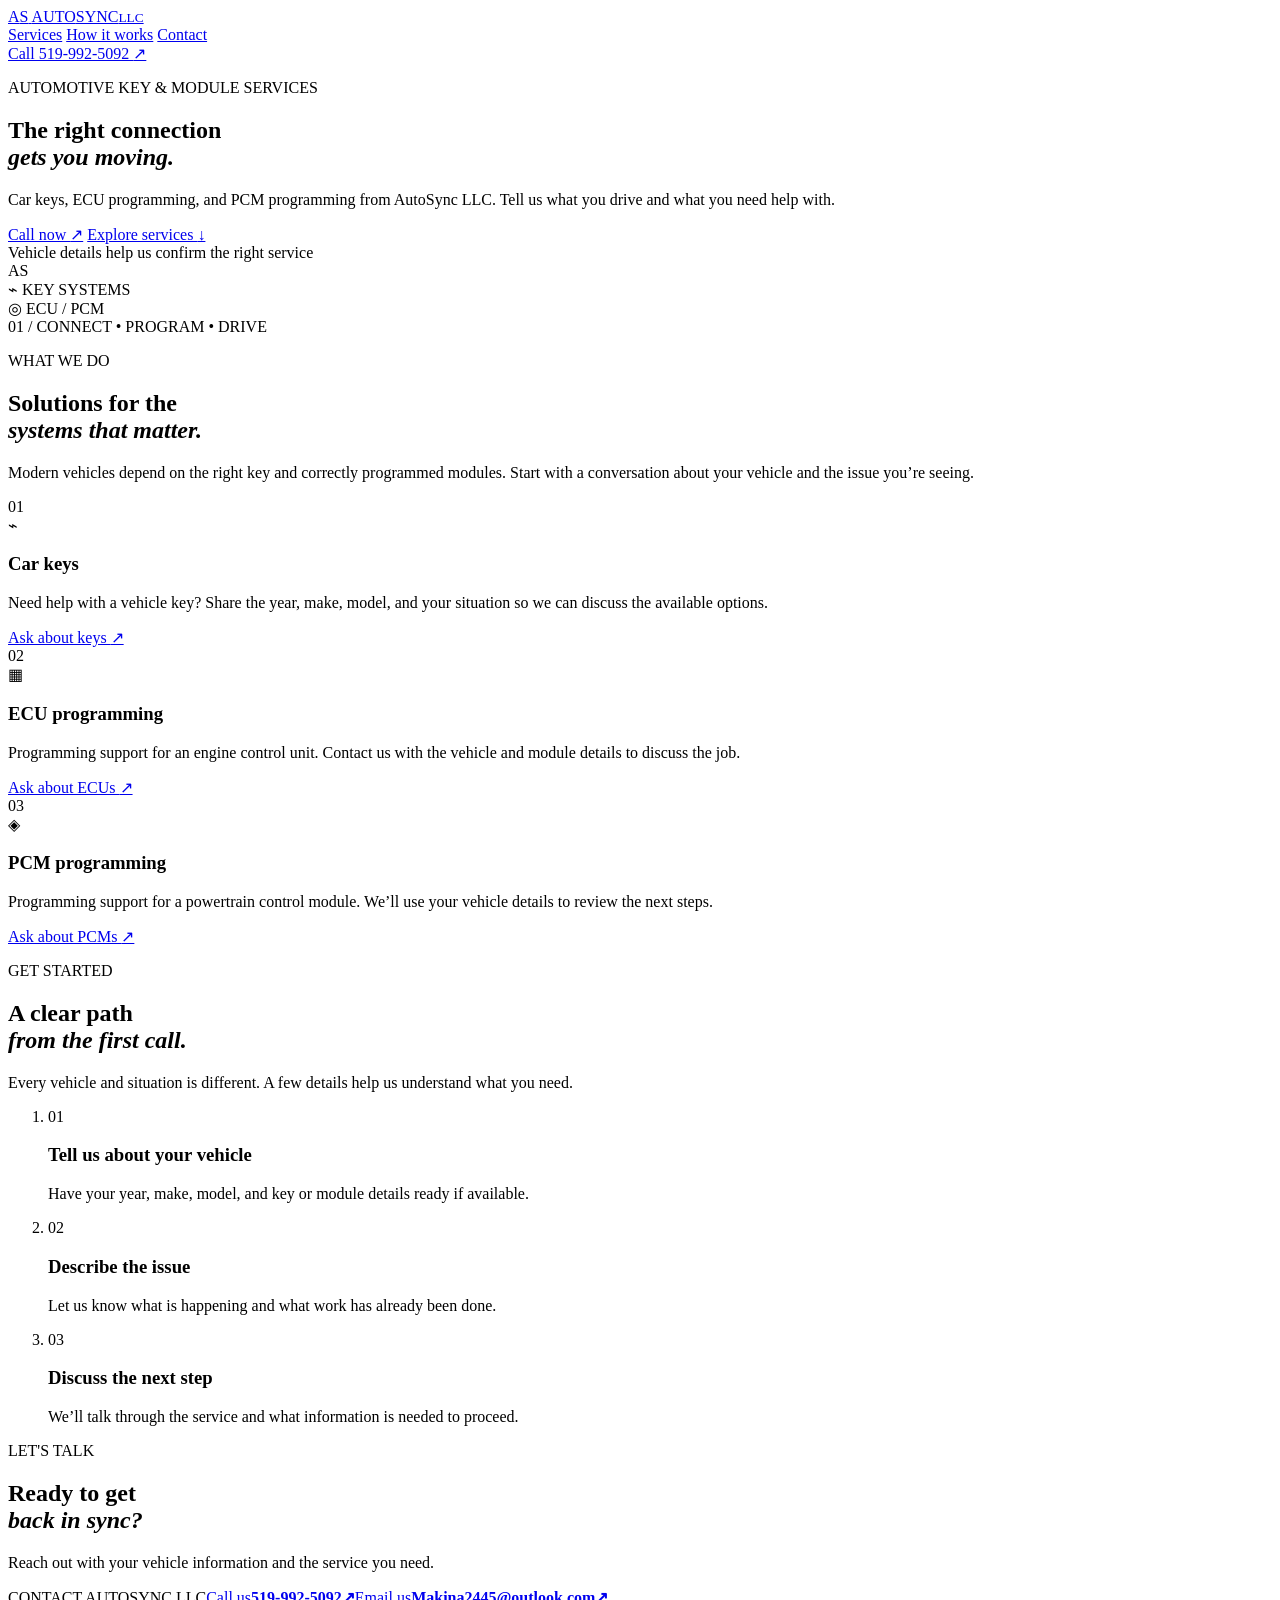
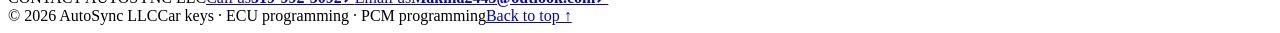
==== index.html @ 08cbb350 "Add index.html" ====
<!doctype html>
<html lang="en">
  <head>
    <meta charset="utf-8" />
    <meta name="viewport" content="width=device-width, initial-scale=1" />
    <meta name="theme-color" content="#101820" />
    <meta name="description" content="AutoSync LLC provides car key services and ECU and PCM programming. Call 519-992-5092 to discuss your vehicle." />
    <title>AutoSync LLC | Car Keys & ECU/PCM Programming</title>
    <link rel="icon" href="favicon.svg" type="image/svg+xml" />
    <link rel="stylesheet" href="styles.css" />
  </head>
  <body>
    <header class="site-header">
      <div class="container header-inner">
        <a class="brand" href="#top" aria-label="AutoSync LLC home">
          <span class="brand-mark" aria-hidden="true">A<span>S</span></span>
          <span class="brand-name">AUTO<span>SYNC</span><small>LLC</small></span>
        </a>
        <nav class="site-nav" aria-label="Main navigation">
          <a href="#services">Services</a>
          <a href="#how-it-works">How it works</a>
          <a href="#contact">Contact</a>
        </nav>
        <a class="header-call" href="tel:+15199925092">Call 519-992-5092 <span aria-hidden="true">↗</span></a>
      </div>
    </header>

    <main id="top">
      <section class="hero" aria-labelledby="hero-title">
        <div class="hero-glow" aria-hidden="true"></div>
        <div class="container hero-inner">
          <div class="hero-copy">
            <p class="eyebrow"><span class="eyebrow-line"></span> AUTOMOTIVE KEY & MODULE SERVICES</p>
            <h1 id="hero-title">The right connection<br /><em>gets you moving.</em></h1>
            <p class="hero-lede">Car keys, ECU programming, and PCM programming from AutoSync LLC. Tell us what you drive and what you need help with.</p>
            <div class="hero-actions">
              <a class="button button-primary" href="tel:+15199925092">Call now <span aria-hidden="true">↗</span></a>
              <a class="button button-outline" href="#services">Explore services <span aria-hidden="true">↓</span></a>
            </div>
            <div class="hero-proof"><span class="proof-dot"></span> Vehicle details help us confirm the right service</div>
          </div>
          <div class="hero-art" aria-hidden="true">
            <div class="art-orbit orbit-one"></div><div class="art-orbit orbit-two"></div>
            <div class="art-chip"><div class="chip-core"><span>A<span>S</span></span></div></div>
            <div class="art-label label-one"><span class="label-icon">⌁</span> KEY SYSTEMS</div>
            <div class="art-label label-two"><span class="label-icon">◎</span> ECU / PCM</div>
            <div class="art-coordinate">01 / CONNECT • PROGRAM • DRIVE</div>
          </div>
        </div>
      </section>

      <section class="services section" id="services" aria-labelledby="services-title">
        <div class="container">
          <div class="section-heading">
            <div><p class="eyebrow dark"><span class="eyebrow-line"></span> WHAT WE DO</p><h2 id="services-title">Solutions for the<br /><em>systems that matter.</em></h2></div>
            <p>Modern vehicles depend on the right key and correctly programmed modules. Start with a conversation about your vehicle and the issue you’re seeing.</p>
          </div>
          <div class="service-grid">
            <article class="service-card"><span class="service-num">01</span><div class="service-symbol" aria-hidden="true">⌁</div><h3>Car keys</h3><p>Need help with a vehicle key? Share the year, make, model, and your situation so we can discuss the available options.</p><a href="tel:+15199925092" aria-label="Call about car keys">Ask about keys <span aria-hidden="true">↗</span></a></article>
            <article class="service-card"><span class="service-num">02</span><div class="service-symbol" aria-hidden="true">▦</div><h3>ECU programming</h3><p>Programming support for an engine control unit. Contact us with the vehicle and module details to discuss the job.</p><a href="tel:+15199925092" aria-label="Call about ECU programming">Ask about ECUs <span aria-hidden="true">↗</span></a></article>
            <article class="service-card"><span class="service-num">03</span><div class="service-symbol" aria-hidden="true">◈</div><h3>PCM programming</h3><p>Programming support for a powertrain control module. We’ll use your vehicle details to review the next steps.</p><a href="tel:+15199925092" aria-label="Call about PCM programming">Ask about PCMs <span aria-hidden="true">↗</span></a></article>
          </div>
        </div>
      </section>

      <section class="process section" id="how-it-works" aria-labelledby="process-title">
        <div class="container process-inner">
          <div><p class="eyebrow"><span class="eyebrow-line"></span> GET STARTED</p><h2 id="process-title">A clear path<br /><em>from the first call.</em></h2><p class="process-lede">Every vehicle and situation is different. A few details help us understand what you need.</p></div>
          <ol class="steps"><li><span>01</span><div><h3>Tell us about your vehicle</h3><p>Have your year, make, model, and key or module details ready if available.</p></div></li><li><span>02</span><div><h3>Describe the issue</h3><p>Let us know what is happening and what work has already been done.</p></div></li><li><span>03</span><div><h3>Discuss the next step</h3><p>We’ll talk through the service and what information is needed to proceed.</p></div></li></ol>
        </div>
      </section>

      <section class="contact section" id="contact" aria-labelledby="contact-title">
        <div class="container contact-inner">
          <div><p class="eyebrow dark"><span class="eyebrow-line"></span> LET'S TALK</p><h2 id="contact-title">Ready to get<br /><em>back in sync?</em></h2><p>Reach out with your vehicle information and the service you need.</p></div>
          <div class="contact-card"><span class="contact-card-label">CONTACT AUTOSYNC LLC</span><a class="contact-link" href="tel:+15199925092"><span>Call us</span><strong>519-992-5092</strong><b aria-hidden="true">↗</b></a><a class="contact-link" href="mailto:Makina2445@outlook.com"><span>Email us</span><strong>Makina2445@outlook.com</strong><b aria-hidden="true">↗</b></a></div>
        </div>
      </section>
    </main>

    <footer class="site-footer"><div class="container footer-inner"><span>© <span id="year">2026</span> AutoSync LLC</span><span>Car keys · ECU programming · PCM programming</span><a href="#top">Back to top ↑</a></div></footer>
    <script src="script.js" defer></script>
  </body>
</html>
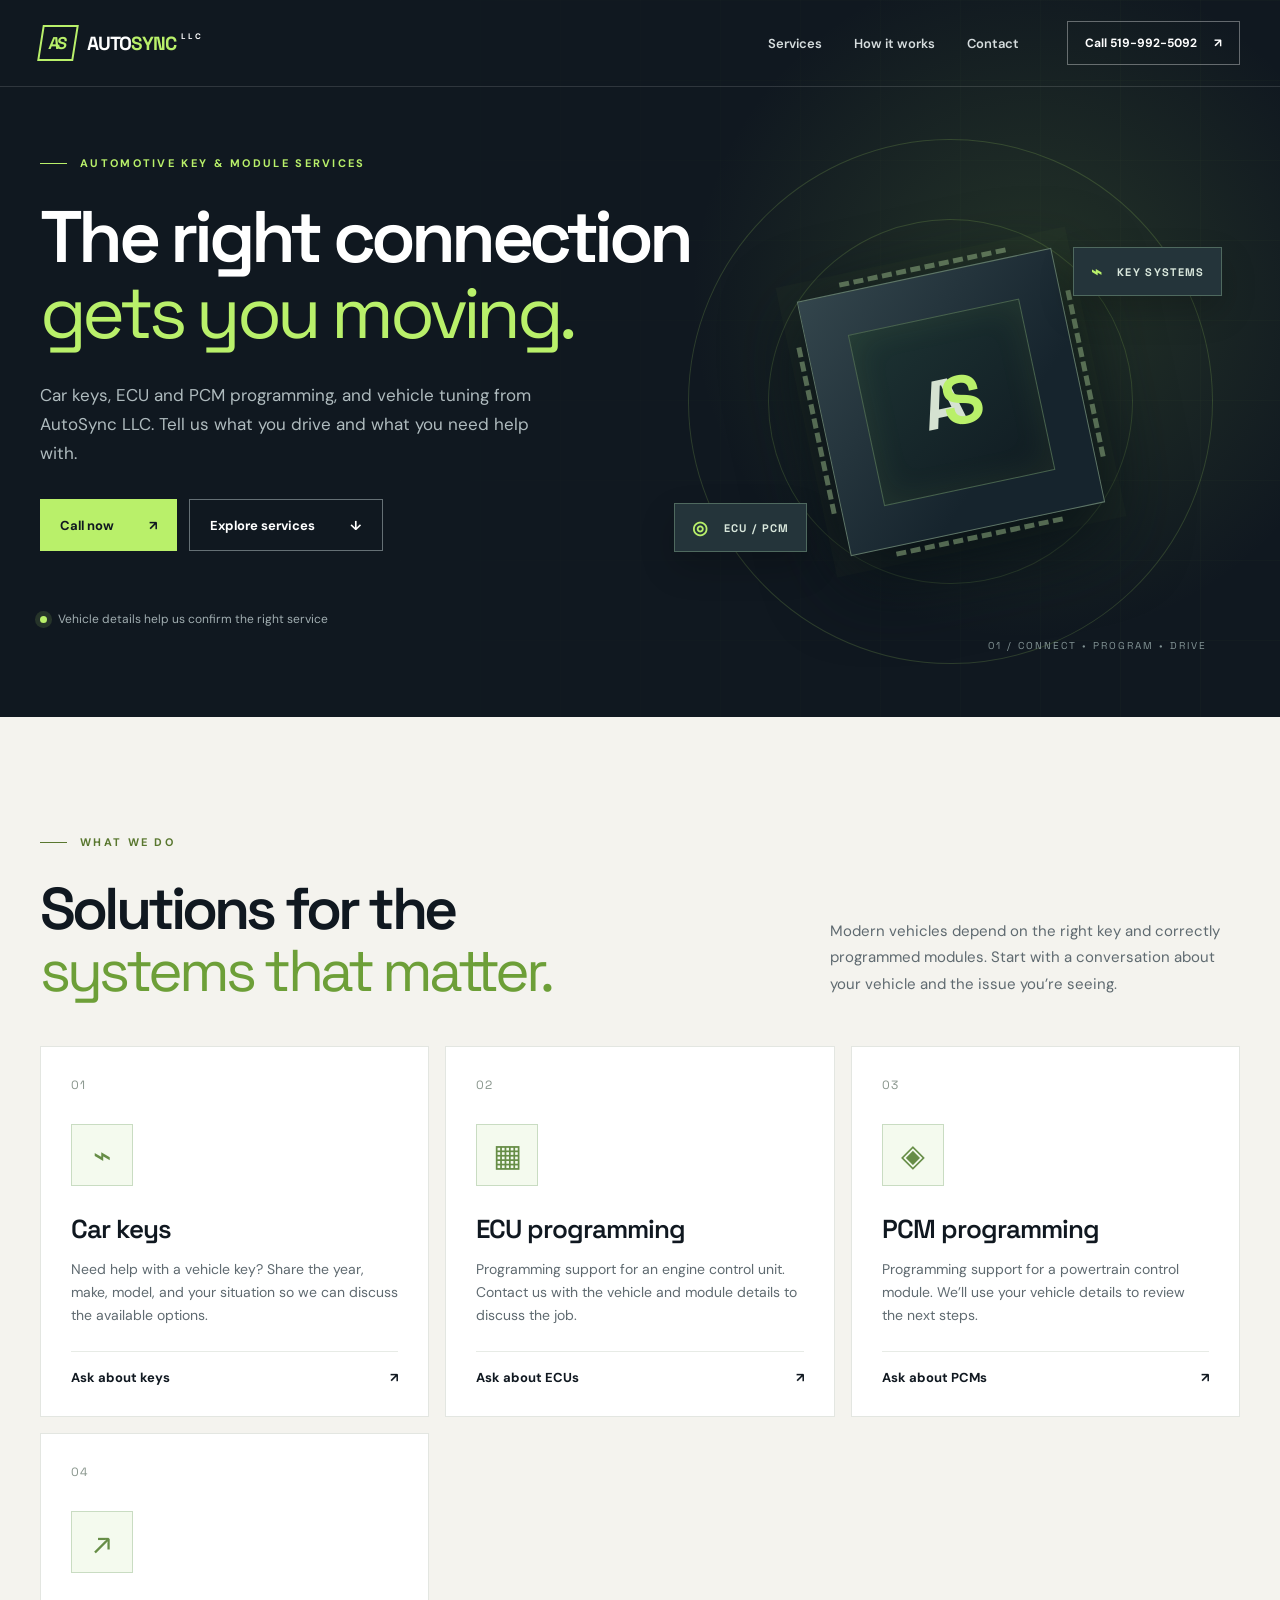
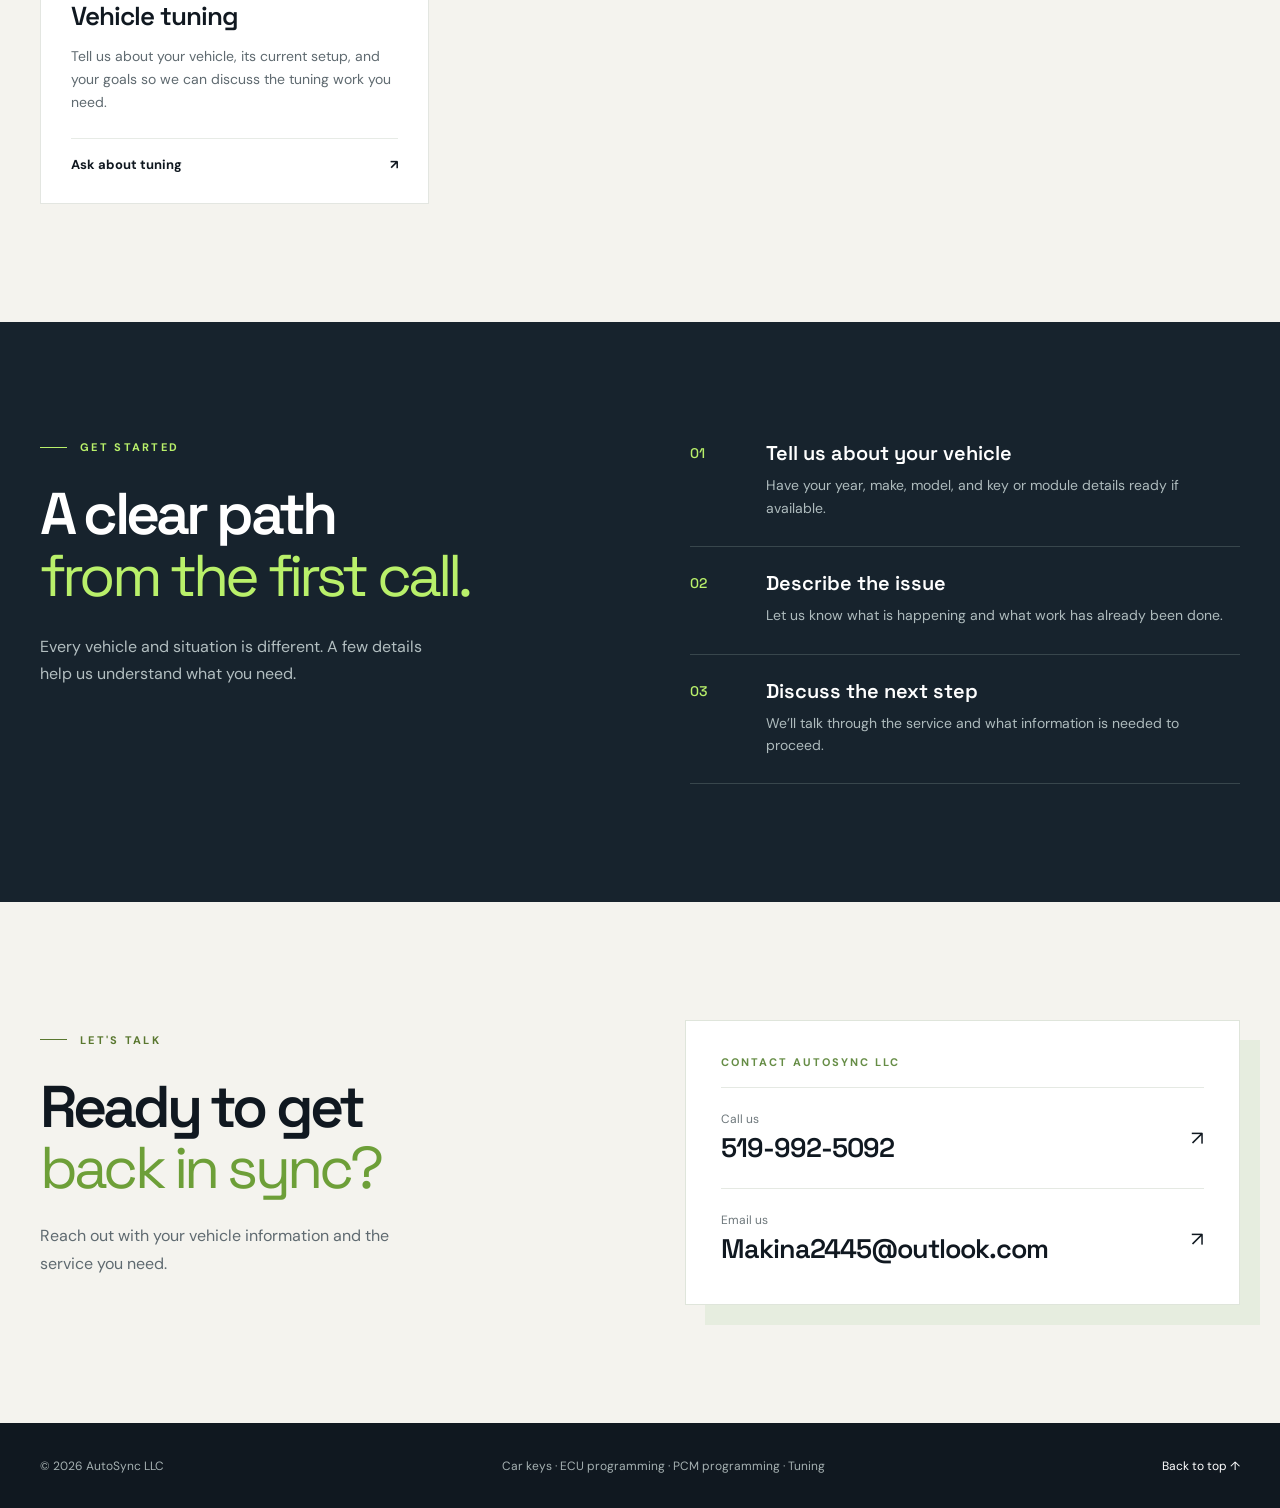
==== commit 2a8d3ed9: "Add tuning to AutoSync website (index.html)" ====
--- a/index.html
+++ b/index.html
@@ -4,8 +4,8 @@
     <meta charset="utf-8" />
     <meta name="viewport" content="width=device-width, initial-scale=1" />
     <meta name="theme-color" content="#101820" />
-    <meta name="description" content="AutoSync LLC provides car key services and ECU and PCM programming. Call 519-992-5092 to discuss your vehicle." />
-    <title>AutoSync LLC | Car Keys & ECU/PCM Programming</title>
+    <meta name="description" content="AutoSync LLC provides car key services, ECU and PCM programming, and vehicle tuning. Call 519-992-5092 to discuss your vehicle." />
+    <title>AutoSync LLC | Car Keys, Programming & Tuning</title>
     <link rel="icon" href="favicon.svg" type="image/svg+xml" />
     <link rel="stylesheet" href="styles.css" />
   </head>
@@ -32,7 +32,7 @@
           <div class="hero-copy">
             <p class="eyebrow"><span class="eyebrow-line"></span> AUTOMOTIVE KEY & MODULE SERVICES</p>
             <h1 id="hero-title">The right connection<br /><em>gets you moving.</em></h1>
-            <p class="hero-lede">Car keys, ECU programming, and PCM programming from AutoSync LLC. Tell us what you drive and what you need help with.</p>
+            <p class="hero-lede">Car keys, ECU and PCM programming, and vehicle tuning from AutoSync LLC. Tell us what you drive and what you need help with.</p>
             <div class="hero-actions">
               <a class="button button-primary" href="tel:+15199925092">Call now <span aria-hidden="true">↗</span></a>
               <a class="button button-outline" href="#services">Explore services <span aria-hidden="true">↓</span></a>
@@ -59,6 +59,7 @@
             <article class="service-card"><span class="service-num">01</span><div class="service-symbol" aria-hidden="true">⌁</div><h3>Car keys</h3><p>Need help with a vehicle key? Share the year, make, model, and your situation so we can discuss the available options.</p><a href="tel:+15199925092" aria-label="Call about car keys">Ask about keys <span aria-hidden="true">↗</span></a></article>
             <article class="service-card"><span class="service-num">02</span><div class="service-symbol" aria-hidden="true">▦</div><h3>ECU programming</h3><p>Programming support for an engine control unit. Contact us with the vehicle and module details to discuss the job.</p><a href="tel:+15199925092" aria-label="Call about ECU programming">Ask about ECUs <span aria-hidden="true">↗</span></a></article>
             <article class="service-card"><span class="service-num">03</span><div class="service-symbol" aria-hidden="true">◈</div><h3>PCM programming</h3><p>Programming support for a powertrain control module. We’ll use your vehicle details to review the next steps.</p><a href="tel:+15199925092" aria-label="Call about PCM programming">Ask about PCMs <span aria-hidden="true">↗</span></a></article>
+            <article class="service-card"><span class="service-num">04</span><div class="service-symbol" aria-hidden="true">↗</div><h3>Vehicle tuning</h3><p>Tell us about your vehicle, its current setup, and your goals so we can discuss the tuning work you need.</p><a href="tel:+15199925092" aria-label="Call about vehicle tuning">Ask about tuning <span aria-hidden="true">↗</span></a></article>
           </div>
         </div>
       </section>
@@ -78,7 +79,7 @@
       </section>
     </main>
 
-    <footer class="site-footer"><div class="container footer-inner"><span>© <span id="year">2026</span> AutoSync LLC</span><span>Car keys · ECU programming · PCM programming</span><a href="#top">Back to top ↑</a></div></footer>
+    <footer class="site-footer"><div class="container footer-inner"><span>© <span id="year">2026</span> AutoSync LLC</span><span>Car keys · ECU programming · PCM programming · Tuning</span><a href="#top">Back to top ↑</a></div></footer>
     <script src="script.js" defer></script>
   </body>
 </html>
--- a/styles.css
+++ b/styles.css
@@ -0,0 +1,5 @@
+@import url('https://fonts.googleapis.com/css2?family=DM+Sans:wght@400;500;600;700&family=Space+Grotesk:wght@400;500;600;700&display=swap');
+
+:root{--ink:#101820;--ink-2:#17232d;--paper:#f4f3ee;--line:#d9ddd9;--muted:#5f6a70;--lime:#b9f06a;--white:#fff;font-family:'DM Sans',Arial,sans-serif;color:var(--ink);background:var(--paper);scroll-behavior:smooth}*{box-sizing:border-box}body{margin:0}a{color:inherit;text-decoration:none}button,a{ -webkit-tap-highlight-color:transparent}a:focus-visible{outline:3px solid var(--lime);outline-offset:4px}.container{width:min(1200px,calc(100% - 48px));margin-inline:auto}.site-header{position:absolute;z-index:10;top:0;left:0;right:0;color:var(--white);border-bottom:1px solid rgba(255,255,255,.13)}.header-inner{height:86px;display:flex;align-items:center;gap:48px}.brand{display:flex;align-items:center;gap:11px;flex-shrink:0}.brand-mark{display:flex;align-items:center;justify-content:center;width:36px;height:36px;border:2px solid var(--lime);transform:skew(-9deg);font:700 17px 'Space Grotesk',sans-serif;letter-spacing:-3px;padding-right:3px;color:var(--lime)}.brand-mark span,.brand-name span{color:var(--lime)}.brand-name{font:700 19px 'Space Grotesk',sans-serif;letter-spacing:-1px;white-space:nowrap}.brand-name small{font:700 8px 'DM Sans',sans-serif;letter-spacing:2px;margin-left:5px;vertical-align:top}.site-nav{display:flex;gap:32px;margin-left:auto}.site-nav a{font-size:13px;font-weight:600;color:#d6ddde;transition:color .2s}.site-nav a:hover,.site-footer a:hover{color:var(--lime)}.header-call{font-size:12px;white-space:nowrap;font-weight:700;padding:13px 17px;border:1px solid rgba(255,255,255,.35);transition:background .2s,color .2s}.header-call:hover{background:var(--lime);border-color:var(--lime);color:var(--ink)}.header-call span{margin-left:14px}.hero{min-height:710px;background:var(--ink);color:var(--white);position:relative;overflow:hidden}.hero:after{content:"";position:absolute;inset:0;opacity:.15;background-image:linear-gradient(rgba(185,240,106,.15) 1px,transparent 1px),linear-gradient(90deg,rgba(185,240,106,.15) 1px,transparent 1px);background-size:80px 80px;mask-image:linear-gradient(90deg,transparent 20%,#000 100%);pointer-events:none}.hero-glow{position:absolute;width:800px;height:800px;right:-150px;top:-100px;background:radial-gradient(circle,rgba(115,159,74,.21),transparent 60%)}.hero-inner{position:relative;z-index:1;display:grid;grid-template-columns:1.05fr .95fr;align-items:center;min-height:710px;padding-top:86px}.hero-copy{padding:70px 0 90px}.eyebrow{display:flex;align-items:center;gap:13px;color:var(--lime);font-size:11px;letter-spacing:2.3px;font-weight:700;margin:0 0 29px}.eyebrow-line{width:27px;height:1px;background:currentColor}.eyebrow.dark{color:#59772f}.hero h1,.section h2{font-family:'Space Grotesk',sans-serif;letter-spacing:-.065em;line-height:1.04;font-weight:600;margin:0}.hero h1{font-size:clamp(48px,5.7vw,79px);white-space:nowrap}.hero h1 em,.section h2 em{font-weight:400;font-style:normal;color:var(--lime)}.hero-lede{max-width:510px;color:#afbbbe;font-size:17px;line-height:1.7;margin:30px 0 32px}.hero-actions{display:flex;gap:12px;flex-wrap:wrap}.button{min-height:52px;display:inline-flex;align-items:center;justify-content:space-between;gap:35px;padding:0 20px;font-size:13px;font-weight:700;transition:transform .2s,background .2s}.button:hover{transform:translateY(-3px)}.button-primary{background:var(--lime);color:var(--ink)}.button-primary:hover{background:#d0ff91}.button-outline{border:1px solid #657075;color:var(--white)}.button-outline:hover{background:#25343e}.hero-proof{display:flex;align-items:center;gap:11px;margin-top:60px;color:#a0adb0;font-size:12px}.proof-dot{width:7px;height:7px;border-radius:50%;background:var(--lime);box-shadow:0 0 0 5px rgba(185,240,106,.13)}.hero-art{height:500px;position:relative;display:grid;place-items:center}.art-orbit{position:absolute;border:1px solid rgba(185,240,106,.17);border-radius:50%;transform:rotate(-22deg)}.orbit-one{width:365px;height:365px}.orbit-two{width:525px;height:525px}.art-chip{width:260px;height:260px;display:grid;place-items:center;background:linear-gradient(135deg,#33454c,#16242d 68%);border:1px solid #5d7568;box-shadow:0 25px 80px #071014,0 0 0 18px rgba(185,240,106,.025);transform:rotate(-12deg);position:relative}.art-chip:before,.art-chip:after{content:"";position:absolute;inset:-11px 44px;border-top:5px dashed #8ead81;border-bottom:5px dashed #8ead81;opacity:.55}.art-chip:after{transform:rotate(90deg)}.chip-core{width:175px;height:175px;display:grid;place-items:center;border:1px solid #48634d;background:linear-gradient(145deg,#1d3333,#101b22);box-shadow:inset 0 0 35px rgba(185,240,106,.08)}.chip-core>span{font:700 68px 'Space Grotesk',sans-serif;letter-spacing:-24px;padding-right:21px;color:#d5e2d1}.chip-core>span span{color:var(--lime)}.art-label{position:absolute;background:#24343a;border:1px solid #4f695f;color:#d9e7dc;padding:12px 17px;font:700 11px 'Space Grotesk',sans-serif;letter-spacing:1.3px;box-shadow:0 15px 35px rgba(0,0,0,.2)}.label-icon{color:var(--lime);font-size:18px;vertical-align:-2px;margin-right:10px}.label-one{top:95px;right:-10px}.label-two{bottom:100px;left:-15px}.art-coordinate{position:absolute;bottom:0;right:5px;color:#829394;font:10px 'Space Grotesk',sans-serif;letter-spacing:2px}.section{padding:118px 0}.section-heading{display:flex;justify-content:space-between;align-items:end;gap:60px;margin-bottom:45px}.section h2{font-size:clamp(38px,4.6vw,61px)}.section h2 em{color:#6d9f38}.section-heading>p{max-width:410px;color:var(--muted);line-height:1.75;font-size:15px;margin:0 0 4px}.service-grid{display:grid;grid-template-columns:repeat(3,1fr);gap:16px}.service-card{min-height:350px;background:#fff;border:1px solid #e3e6e1;padding:30px;display:flex;flex-direction:column;transition:transform .2s,box-shadow .2s}.service-card:hover{transform:translateY(-5px);box-shadow:0 20px 40px rgba(16,24,32,.08)}.service-num{color:#87948b;font:12px 'Space Grotesk',sans-serif;letter-spacing:1px}.service-symbol{margin:31px 0 26px;width:62px;height:62px;display:grid;place-items:center;border:1px solid #c9dcc2;background:#f4faee;color:#668d46;font-size:31px;font-family:'Space Grotesk',sans-serif}.service-card h3{font:600 26px 'Space Grotesk',sans-serif;letter-spacing:-1px;margin:0 0 12px}.service-card p{font-size:14px;line-height:1.65;color:var(--muted);margin:0 0 24px}.service-card a{margin-top:auto;font-size:13px;font-weight:700;display:flex;justify-content:space-between;border-top:1px solid #e7ebe6;padding-top:17px}.service-card a:hover{color:#5b8c27}.process{background:var(--ink-2);color:#fff}.process-inner{display:grid;grid-template-columns:1fr 1fr;gap:100px}.process h2 em{color:var(--lime)}.process-lede{color:#b2bec0;max-width:390px;line-height:1.7;margin-top:27px}.steps{list-style:none;padding:0;margin:0}.steps li{display:grid;grid-template-columns:54px 1fr;gap:22px;border-bottom:1px solid #38464c;padding:23px 0 27px}.steps li:first-child{padding-top:0}.steps li>span{color:var(--lime);font:500 14px 'Space Grotesk',sans-serif;padding-top:4px}.steps h3{font:600 20px 'Space Grotesk',sans-serif;margin:0 0 8px}.steps p{color:#aebbbd;font-size:14px;line-height:1.6;margin:0}.contact-inner{display:grid;grid-template-columns:1fr 1fr;gap:90px;align-items:center}.contact h2{margin-bottom:24px}.contact p:not(.eyebrow){color:var(--muted);line-height:1.7;max-width:370px}.contact-card{background:#fff;border:1px solid #dfe5db;padding:34px 35px 15px;box-shadow:20px 20px 0 #e6eddf}.contact-card-label{font-size:11px;font-weight:700;letter-spacing:2px;color:#668d46;display:block;margin-bottom:18px}.contact-link{display:grid;grid-template-columns:1fr auto;gap:4px 15px;padding:23px 0;border-top:1px solid #e5e9e3;overflow-wrap:anywhere}.contact-link span{grid-column:1;color:#6d777b;font-size:12px}.contact-link strong{font:600 clamp(18px,2.1vw,27px) 'Space Grotesk',sans-serif;letter-spacing:-1px}.contact-link b{grid-column:2;grid-row:1/3;align-self:center;font-size:20px;font-weight:400}.contact-link:hover{color:#598c28}.site-footer{background:#101820;color:#a5b0b1}.footer-inner{min-height:85px;display:flex;align-items:center;justify-content:space-between;gap:15px;font-size:12px}.footer-inner a{color:#fff;white-space:nowrap}
+@media(max-width:1050px){.site-nav{gap:18px}.hero h1{font-size:clamp(46px,5.5vw,64px)}.hero-art{transform:scale(.82);transform-origin:center}.process-inner,.contact-inner{gap:50px}}@media(max-width:760px){.container{width:min(100% - 36px,600px)}.header-inner{height:72px}.site-header{position:absolute}.site-nav{display:none}.header-call{margin-left:auto;padding:10px;font-size:0}.header-call span{font-size:18px;margin:0}.hero{min-height:0}.hero-inner{min-height:0;display:flex;flex-direction:column;padding-top:72px}.hero-copy{padding:76px 0 20px;align-self:stretch}.hero h1{font-size:clamp(45px,9vw,70px);white-space:normal}.hero-lede{font-size:16px}.hero-proof{margin-top:35px}.hero-art{height:340px;width:100%;transform:scale(.7);margin:-10px 0 -45px}.art-coordinate{display:none}.section{padding:78px 0}.section-heading,.process-inner,.contact-inner{display:block}.section-heading>p{margin-top:25px}.service-grid{grid-template-columns:1fr}.service-card{min-height:0}.process .steps{margin-top:50px}.contact-card{margin:40px 20px 10px 0}.footer-inner{padding:25px 0;flex-wrap:wrap}.footer-inner span:nth-child(2){order:3;flex-basis:100%}}@media(max-width:420px){.brand-name{font-size:16px}.hero h1{font-size:43px}.hero-art{transform:scale(.58);margin:-30px 0 -70px}.button{width:100%}.contact-card{padding:24px 23px 5px}.contact-link strong{font-size:17px}}
+
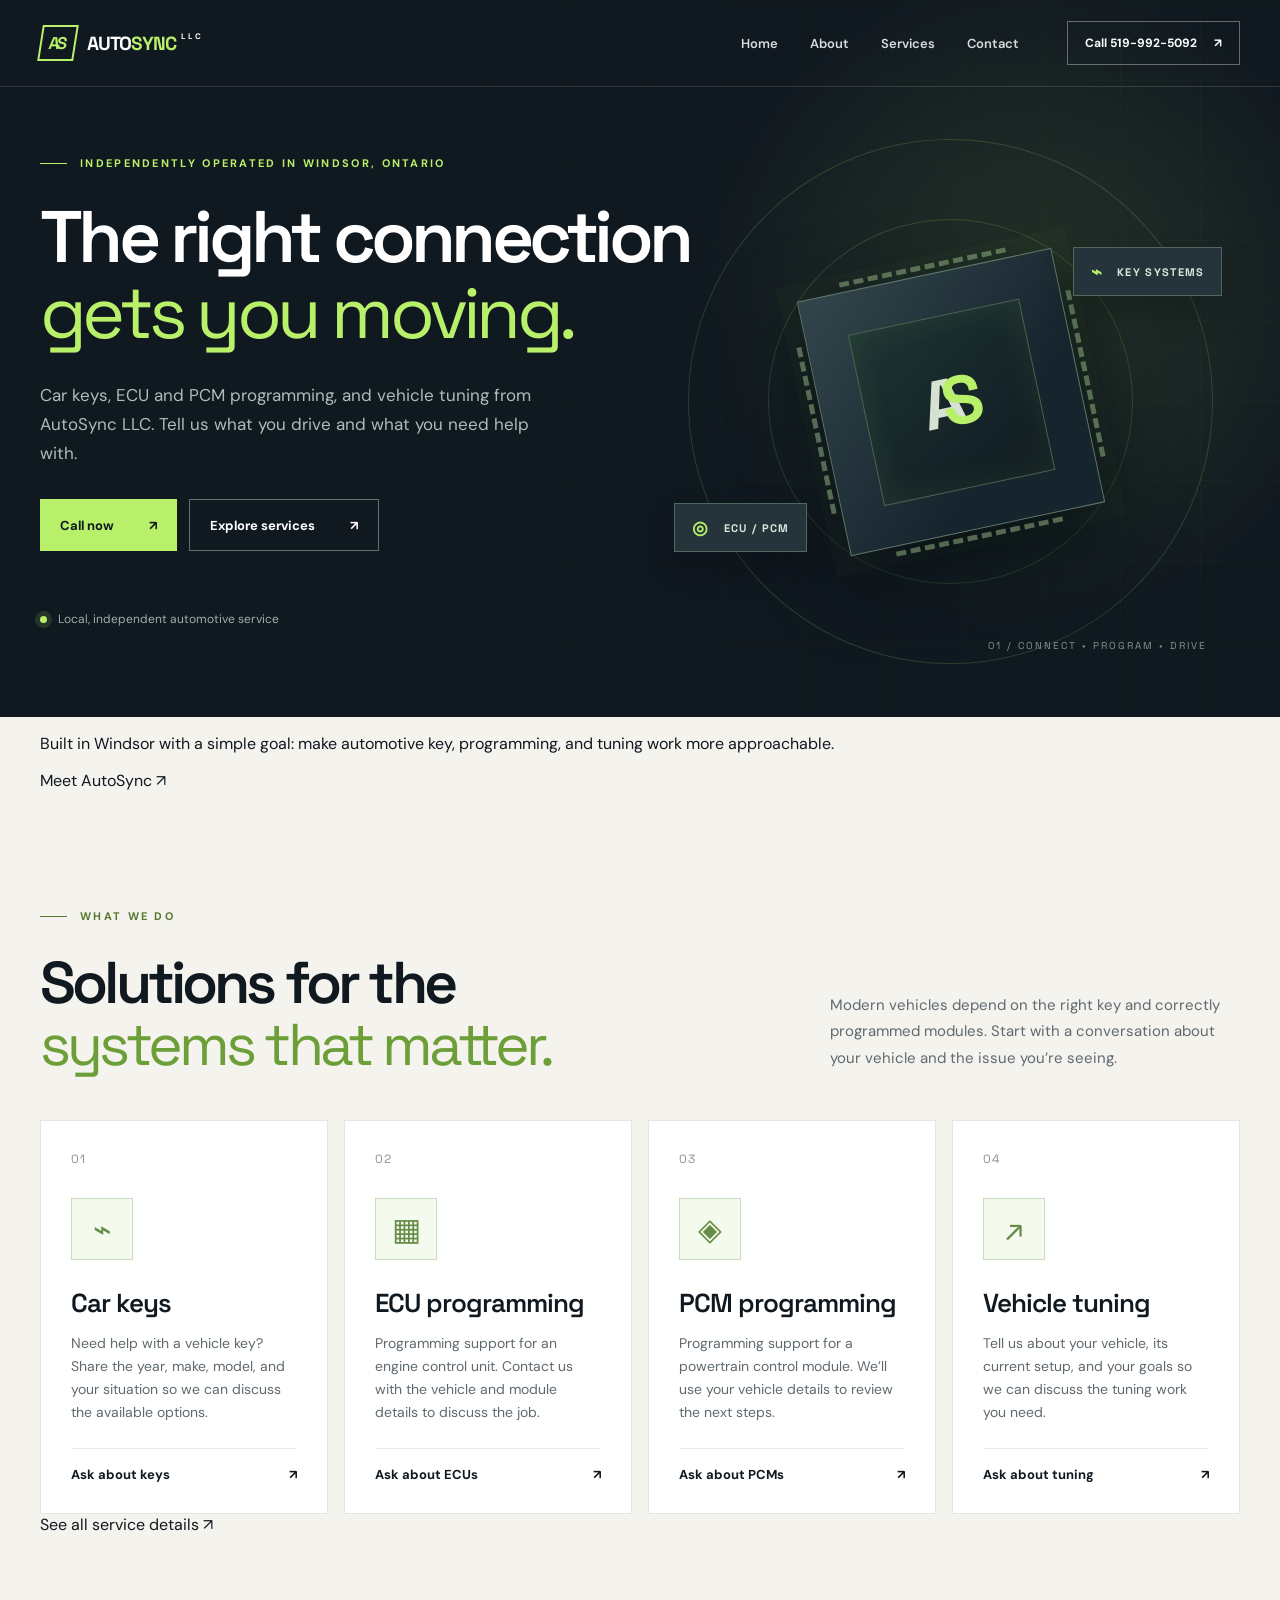
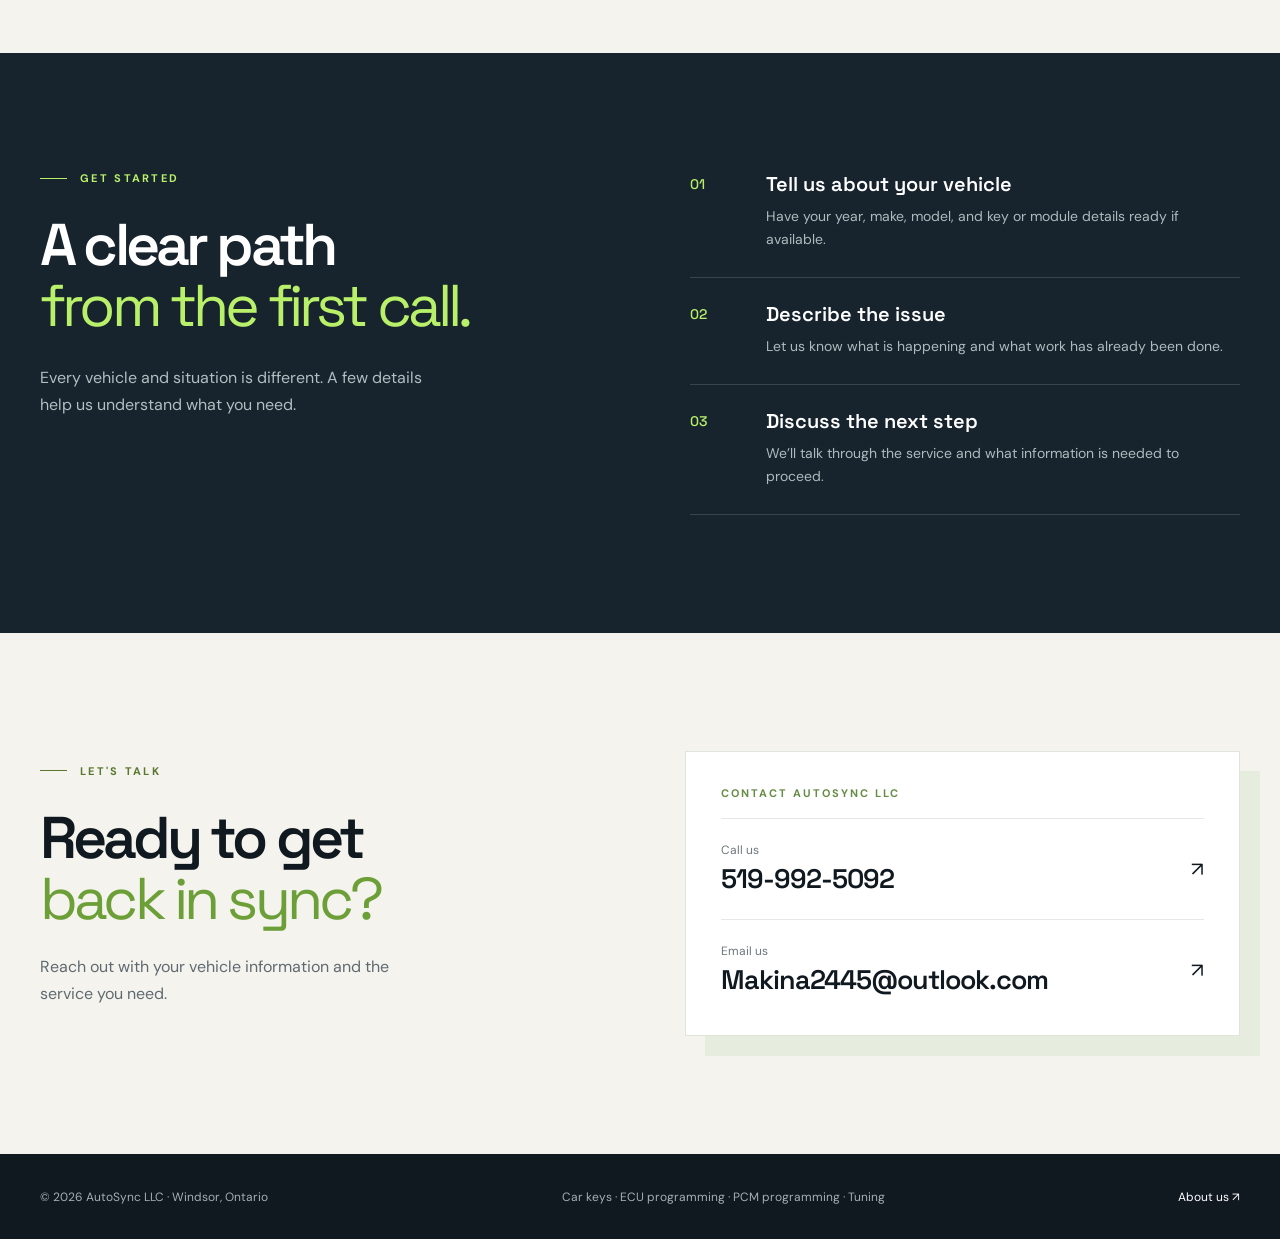
==== commit 0c2d74a5: "Add AutoSync site pages (index.html)" ====
--- a/index.html
+++ b/index.html
@@ -17,9 +17,10 @@
           <span class="brand-name">AUTO<span>SYNC</span><small>LLC</small></span>
         </a>
         <nav class="site-nav" aria-label="Main navigation">
-          <a href="#services">Services</a>
-          <a href="#how-it-works">How it works</a>
-          <a href="#contact">Contact</a>
+          <a href="index.html" aria-current="page">Home</a>
+          <a href="about.html">About</a>
+          <a href="services.html">Services</a>
+          <a href="contact.html">Contact</a>
         </nav>
         <a class="header-call" href="tel:+15199925092">Call 519-992-5092 <span aria-hidden="true">↗</span></a>
       </div>
@@ -30,14 +31,14 @@
         <div class="hero-glow" aria-hidden="true"></div>
         <div class="container hero-inner">
           <div class="hero-copy">
-            <p class="eyebrow"><span class="eyebrow-line"></span> AUTOMOTIVE KEY & MODULE SERVICES</p>
+            <p class="eyebrow"><span class="eyebrow-line"></span> INDEPENDENTLY OPERATED IN WINDSOR, ONTARIO</p>
             <h1 id="hero-title">The right connection<br /><em>gets you moving.</em></h1>
             <p class="hero-lede">Car keys, ECU and PCM programming, and vehicle tuning from AutoSync LLC. Tell us what you drive and what you need help with.</p>
             <div class="hero-actions">
               <a class="button button-primary" href="tel:+15199925092">Call now <span aria-hidden="true">↗</span></a>
-              <a class="button button-outline" href="#services">Explore services <span aria-hidden="true">↓</span></a>
+              <a class="button button-outline" href="services.html">Explore services <span aria-hidden="true">↗</span></a>
             </div>
-            <div class="hero-proof"><span class="proof-dot"></span> Vehicle details help us confirm the right service</div>
+            <div class="hero-proof"><span class="proof-dot"></span> Local, independent automotive service</div>
           </div>
           <div class="hero-art" aria-hidden="true">
             <div class="art-orbit orbit-one"></div><div class="art-orbit orbit-two"></div>
@@ -48,6 +49,8 @@
           </div>
         </div>
       </section>
+
+      <section class="story-strip"><div class="container story-strip-inner"><p>Built in Windsor with a simple goal: make automotive key, programming, and tuning work more approachable.</p><a href="about.html">Meet AutoSync <span aria-hidden="true">↗</span></a></div></section>
 
       <section class="services section" id="services" aria-labelledby="services-title">
         <div class="container">
@@ -61,6 +64,7 @@
             <article class="service-card"><span class="service-num">03</span><div class="service-symbol" aria-hidden="true">◈</div><h3>PCM programming</h3><p>Programming support for a powertrain control module. We’ll use your vehicle details to review the next steps.</p><a href="tel:+15199925092" aria-label="Call about PCM programming">Ask about PCMs <span aria-hidden="true">↗</span></a></article>
             <article class="service-card"><span class="service-num">04</span><div class="service-symbol" aria-hidden="true">↗</div><h3>Vehicle tuning</h3><p>Tell us about your vehicle, its current setup, and your goals so we can discuss the tuning work you need.</p><a href="tel:+15199925092" aria-label="Call about vehicle tuning">Ask about tuning <span aria-hidden="true">↗</span></a></article>
           </div>
+          <a class="text-cta" href="services.html">See all service details <span aria-hidden="true">↗</span></a>
         </div>
       </section>
 
@@ -79,7 +83,7 @@
       </section>
     </main>
 
-    <footer class="site-footer"><div class="container footer-inner"><span>© <span id="year">2026</span> AutoSync LLC</span><span>Car keys · ECU programming · PCM programming · Tuning</span><a href="#top">Back to top ↑</a></div></footer>
+    <footer class="site-footer"><div class="container footer-inner"><span>© <span id="year">2026</span> AutoSync LLC · Windsor, Ontario</span><span>Car keys · ECU programming · PCM programming · Tuning</span><a href="about.html">About us ↗</a></div></footer>
     <script src="script.js" defer></script>
   </body>
 </html>
--- a/styles.css
+++ b/styles.css
@@ -1,5 +1,5 @@
 @import url('https://fonts.googleapis.com/css2?family=DM+Sans:wght@400;500;600;700&family=Space+Grotesk:wght@400;500;600;700&display=swap');
 
-:root{--ink:#101820;--ink-2:#17232d;--paper:#f4f3ee;--line:#d9ddd9;--muted:#5f6a70;--lime:#b9f06a;--white:#fff;font-family:'DM Sans',Arial,sans-serif;color:var(--ink);background:var(--paper);scroll-behavior:smooth}*{box-sizing:border-box}body{margin:0}a{color:inherit;text-decoration:none}button,a{ -webkit-tap-highlight-color:transparent}a:focus-visible{outline:3px solid var(--lime);outline-offset:4px}.container{width:min(1200px,calc(100% - 48px));margin-inline:auto}.site-header{position:absolute;z-index:10;top:0;left:0;right:0;color:var(--white);border-bottom:1px solid rgba(255,255,255,.13)}.header-inner{height:86px;display:flex;align-items:center;gap:48px}.brand{display:flex;align-items:center;gap:11px;flex-shrink:0}.brand-mark{display:flex;align-items:center;justify-content:center;width:36px;height:36px;border:2px solid var(--lime);transform:skew(-9deg);font:700 17px 'Space Grotesk',sans-serif;letter-spacing:-3px;padding-right:3px;color:var(--lime)}.brand-mark span,.brand-name span{color:var(--lime)}.brand-name{font:700 19px 'Space Grotesk',sans-serif;letter-spacing:-1px;white-space:nowrap}.brand-name small{font:700 8px 'DM Sans',sans-serif;letter-spacing:2px;margin-left:5px;vertical-align:top}.site-nav{display:flex;gap:32px;margin-left:auto}.site-nav a{font-size:13px;font-weight:600;color:#d6ddde;transition:color .2s}.site-nav a:hover,.site-footer a:hover{color:var(--lime)}.header-call{font-size:12px;white-space:nowrap;font-weight:700;padding:13px 17px;border:1px solid rgba(255,255,255,.35);transition:background .2s,color .2s}.header-call:hover{background:var(--lime);border-color:var(--lime);color:var(--ink)}.header-call span{margin-left:14px}.hero{min-height:710px;background:var(--ink);color:var(--white);position:relative;overflow:hidden}.hero:after{content:"";position:absolute;inset:0;opacity:.15;background-image:linear-gradient(rgba(185,240,106,.15) 1px,transparent 1px),linear-gradient(90deg,rgba(185,240,106,.15) 1px,transparent 1px);background-size:80px 80px;mask-image:linear-gradient(90deg,transparent 20%,#000 100%);pointer-events:none}.hero-glow{position:absolute;width:800px;height:800px;right:-150px;top:-100px;background:radial-gradient(circle,rgba(115,159,74,.21),transparent 60%)}.hero-inner{position:relative;z-index:1;display:grid;grid-template-columns:1.05fr .95fr;align-items:center;min-height:710px;padding-top:86px}.hero-copy{padding:70px 0 90px}.eyebrow{display:flex;align-items:center;gap:13px;color:var(--lime);font-size:11px;letter-spacing:2.3px;font-weight:700;margin:0 0 29px}.eyebrow-line{width:27px;height:1px;background:currentColor}.eyebrow.dark{color:#59772f}.hero h1,.section h2{font-family:'Space Grotesk',sans-serif;letter-spacing:-.065em;line-height:1.04;font-weight:600;margin:0}.hero h1{font-size:clamp(48px,5.7vw,79px);white-space:nowrap}.hero h1 em,.section h2 em{font-weight:400;font-style:normal;color:var(--lime)}.hero-lede{max-width:510px;color:#afbbbe;font-size:17px;line-height:1.7;margin:30px 0 32px}.hero-actions{display:flex;gap:12px;flex-wrap:wrap}.button{min-height:52px;display:inline-flex;align-items:center;justify-content:space-between;gap:35px;padding:0 20px;font-size:13px;font-weight:700;transition:transform .2s,background .2s}.button:hover{transform:translateY(-3px)}.button-primary{background:var(--lime);color:var(--ink)}.button-primary:hover{background:#d0ff91}.button-outline{border:1px solid #657075;color:var(--white)}.button-outline:hover{background:#25343e}.hero-proof{display:flex;align-items:center;gap:11px;margin-top:60px;color:#a0adb0;font-size:12px}.proof-dot{width:7px;height:7px;border-radius:50%;background:var(--lime);box-shadow:0 0 0 5px rgba(185,240,106,.13)}.hero-art{height:500px;position:relative;display:grid;place-items:center}.art-orbit{position:absolute;border:1px solid rgba(185,240,106,.17);border-radius:50%;transform:rotate(-22deg)}.orbit-one{width:365px;height:365px}.orbit-two{width:525px;height:525px}.art-chip{width:260px;height:260px;display:grid;place-items:center;background:linear-gradient(135deg,#33454c,#16242d 68%);border:1px solid #5d7568;box-shadow:0 25px 80px #071014,0 0 0 18px rgba(185,240,106,.025);transform:rotate(-12deg);position:relative}.art-chip:before,.art-chip:after{content:"";position:absolute;inset:-11px 44px;border-top:5px dashed #8ead81;border-bottom:5px dashed #8ead81;opacity:.55}.art-chip:after{transform:rotate(90deg)}.chip-core{width:175px;height:175px;display:grid;place-items:center;border:1px solid #48634d;background:linear-gradient(145deg,#1d3333,#101b22);box-shadow:inset 0 0 35px rgba(185,240,106,.08)}.chip-core>span{font:700 68px 'Space Grotesk',sans-serif;letter-spacing:-24px;padding-right:21px;color:#d5e2d1}.chip-core>span span{color:var(--lime)}.art-label{position:absolute;background:#24343a;border:1px solid #4f695f;color:#d9e7dc;padding:12px 17px;font:700 11px 'Space Grotesk',sans-serif;letter-spacing:1.3px;box-shadow:0 15px 35px rgba(0,0,0,.2)}.label-icon{color:var(--lime);font-size:18px;vertical-align:-2px;margin-right:10px}.label-one{top:95px;right:-10px}.label-two{bottom:100px;left:-15px}.art-coordinate{position:absolute;bottom:0;right:5px;color:#829394;font:10px 'Space Grotesk',sans-serif;letter-spacing:2px}.section{padding:118px 0}.section-heading{display:flex;justify-content:space-between;align-items:end;gap:60px;margin-bottom:45px}.section h2{font-size:clamp(38px,4.6vw,61px)}.section h2 em{color:#6d9f38}.section-heading>p{max-width:410px;color:var(--muted);line-height:1.75;font-size:15px;margin:0 0 4px}.service-grid{display:grid;grid-template-columns:repeat(3,1fr);gap:16px}.service-card{min-height:350px;background:#fff;border:1px solid #e3e6e1;padding:30px;display:flex;flex-direction:column;transition:transform .2s,box-shadow .2s}.service-card:hover{transform:translateY(-5px);box-shadow:0 20px 40px rgba(16,24,32,.08)}.service-num{color:#87948b;font:12px 'Space Grotesk',sans-serif;letter-spacing:1px}.service-symbol{margin:31px 0 26px;width:62px;height:62px;display:grid;place-items:center;border:1px solid #c9dcc2;background:#f4faee;color:#668d46;font-size:31px;font-family:'Space Grotesk',sans-serif}.service-card h3{font:600 26px 'Space Grotesk',sans-serif;letter-spacing:-1px;margin:0 0 12px}.service-card p{font-size:14px;line-height:1.65;color:var(--muted);margin:0 0 24px}.service-card a{margin-top:auto;font-size:13px;font-weight:700;display:flex;justify-content:space-between;border-top:1px solid #e7ebe6;padding-top:17px}.service-card a:hover{color:#5b8c27}.process{background:var(--ink-2);color:#fff}.process-inner{display:grid;grid-template-columns:1fr 1fr;gap:100px}.process h2 em{color:var(--lime)}.process-lede{color:#b2bec0;max-width:390px;line-height:1.7;margin-top:27px}.steps{list-style:none;padding:0;margin:0}.steps li{display:grid;grid-template-columns:54px 1fr;gap:22px;border-bottom:1px solid #38464c;padding:23px 0 27px}.steps li:first-child{padding-top:0}.steps li>span{color:var(--lime);font:500 14px 'Space Grotesk',sans-serif;padding-top:4px}.steps h3{font:600 20px 'Space Grotesk',sans-serif;margin:0 0 8px}.steps p{color:#aebbbd;font-size:14px;line-height:1.6;margin:0}.contact-inner{display:grid;grid-template-columns:1fr 1fr;gap:90px;align-items:center}.contact h2{margin-bottom:24px}.contact p:not(.eyebrow){color:var(--muted);line-height:1.7;max-width:370px}.contact-card{background:#fff;border:1px solid #dfe5db;padding:34px 35px 15px;box-shadow:20px 20px 0 #e6eddf}.contact-card-label{font-size:11px;font-weight:700;letter-spacing:2px;color:#668d46;display:block;margin-bottom:18px}.contact-link{display:grid;grid-template-columns:1fr auto;gap:4px 15px;padding:23px 0;border-top:1px solid #e5e9e3;overflow-wrap:anywhere}.contact-link span{grid-column:1;color:#6d777b;font-size:12px}.contact-link strong{font:600 clamp(18px,2.1vw,27px) 'Space Grotesk',sans-serif;letter-spacing:-1px}.contact-link b{grid-column:2;grid-row:1/3;align-self:center;font-size:20px;font-weight:400}.contact-link:hover{color:#598c28}.site-footer{background:#101820;color:#a5b0b1}.footer-inner{min-height:85px;display:flex;align-items:center;justify-content:space-between;gap:15px;font-size:12px}.footer-inner a{color:#fff;white-space:nowrap}
-@media(max-width:1050px){.site-nav{gap:18px}.hero h1{font-size:clamp(46px,5.5vw,64px)}.hero-art{transform:scale(.82);transform-origin:center}.process-inner,.contact-inner{gap:50px}}@media(max-width:760px){.container{width:min(100% - 36px,600px)}.header-inner{height:72px}.site-header{position:absolute}.site-nav{display:none}.header-call{margin-left:auto;padding:10px;font-size:0}.header-call span{font-size:18px;margin:0}.hero{min-height:0}.hero-inner{min-height:0;display:flex;flex-direction:column;padding-top:72px}.hero-copy{padding:76px 0 20px;align-self:stretch}.hero h1{font-size:clamp(45px,9vw,70px);white-space:normal}.hero-lede{font-size:16px}.hero-proof{margin-top:35px}.hero-art{height:340px;width:100%;transform:scale(.7);margin:-10px 0 -45px}.art-coordinate{display:none}.section{padding:78px 0}.section-heading,.process-inner,.contact-inner{display:block}.section-heading>p{margin-top:25px}.service-grid{grid-template-columns:1fr}.service-card{min-height:0}.process .steps{margin-top:50px}.contact-card{margin:40px 20px 10px 0}.footer-inner{padding:25px 0;flex-wrap:wrap}.footer-inner span:nth-child(2){order:3;flex-basis:100%}}@media(max-width:420px){.brand-name{font-size:16px}.hero h1{font-size:43px}.hero-art{transform:scale(.58);margin:-30px 0 -70px}.button{width:100%}.contact-card{padding:24px 23px 5px}.contact-link strong{font-size:17px}}
+:root{--ink:#101820;--ink-2:#17232d;--paper:#f4f3ee;--line:#d9ddd9;--muted:#5f6a70;--lime:#b9f06a;--white:#fff;font-family:'DM Sans',Arial,sans-serif;color:var(--ink);background:var(--paper);scroll-behavior:smooth}*{box-sizing:border-box}body{margin:0}a{color:inherit;text-decoration:none}button,a{ -webkit-tap-highlight-color:transparent}a:focus-visible{outline:3px solid var(--lime);outline-offset:4px}.container{width:min(1200px,calc(100% - 48px));margin-inline:auto}.site-header{position:absolute;z-index:10;top:0;left:0;right:0;color:var(--white);border-bottom:1px solid rgba(255,255,255,.13)}.header-inner{height:86px;display:flex;align-items:center;gap:48px}.brand{display:flex;align-items:center;gap:11px;flex-shrink:0}.brand-mark{display:flex;align-items:center;justify-content:center;width:36px;height:36px;border:2px solid var(--lime);transform:skew(-9deg);font:700 17px 'Space Grotesk',sans-serif;letter-spacing:-3px;padding-right:3px;color:var(--lime)}.brand-mark span,.brand-name span{color:var(--lime)}.brand-name{font:700 19px 'Space Grotesk',sans-serif;letter-spacing:-1px;white-space:nowrap}.brand-name small{font:700 8px 'DM Sans',sans-serif;letter-spacing:2px;margin-left:5px;vertical-align:top}.site-nav{display:flex;gap:32px;margin-left:auto}.site-nav a{font-size:13px;font-weight:600;color:#d6ddde;transition:color .2s}.site-nav a:hover,.site-footer a:hover{color:var(--lime)}.header-call{font-size:12px;white-space:nowrap;font-weight:700;padding:13px 17px;border:1px solid rgba(255,255,255,.35);transition:background .2s,color .2s}.header-call:hover{background:var(--lime);border-color:var(--lime);color:var(--ink)}.header-call span{margin-left:14px}.hero{min-height:710px;background:var(--ink);color:var(--white);position:relative;overflow:hidden}.hero:after{content:"";position:absolute;inset:0;opacity:.15;background-image:linear-gradient(rgba(185,240,106,.15) 1px,transparent 1px),linear-gradient(90deg,rgba(185,240,106,.15) 1px,transparent 1px);background-size:80px 80px;mask-image:linear-gradient(90deg,transparent 20%,#000 100%);pointer-events:none}.hero-glow{position:absolute;width:800px;height:800px;right:-150px;top:-100px;background:radial-gradient(circle,rgba(115,159,74,.21),transparent 60%)}.hero-inner{position:relative;z-index:1;display:grid;grid-template-columns:1.05fr .95fr;align-items:center;min-height:710px;padding-top:86px}.hero-copy{padding:70px 0 90px}.eyebrow{display:flex;align-items:center;gap:13px;color:var(--lime);font-size:11px;letter-spacing:2.3px;font-weight:700;margin:0 0 29px}.eyebrow-line{width:27px;height:1px;background:currentColor}.eyebrow.dark{color:#59772f}.hero h1,.section h2{font-family:'Space Grotesk',sans-serif;letter-spacing:-.065em;line-height:1.04;font-weight:600;margin:0}.hero h1{font-size:clamp(48px,5.7vw,79px);white-space:nowrap}.hero h1 em,.section h2 em{font-weight:400;font-style:normal;color:var(--lime)}.hero-lede{max-width:510px;color:#afbbbe;font-size:17px;line-height:1.7;margin:30px 0 32px}.hero-actions{display:flex;gap:12px;flex-wrap:wrap}.button{min-height:52px;display:inline-flex;align-items:center;justify-content:space-between;gap:35px;padding:0 20px;font-size:13px;font-weight:700;transition:transform .2s,background .2s}.button:hover{transform:translateY(-3px)}.button-primary{background:var(--lime);color:var(--ink)}.button-primary:hover{background:#d0ff91}.button-outline{border:1px solid #657075;color:var(--white)}.button-outline:hover{background:#25343e}.hero-proof{display:flex;align-items:center;gap:11px;margin-top:60px;color:#a0adb0;font-size:12px}.proof-dot{width:7px;height:7px;border-radius:50%;background:var(--lime);box-shadow:0 0 0 5px rgba(185,240,106,.13)}.hero-art{height:500px;position:relative;display:grid;place-items:center}.art-orbit{position:absolute;border:1px solid rgba(185,240,106,.17);border-radius:50%;transform:rotate(-22deg)}.orbit-one{width:365px;height:365px}.orbit-two{width:525px;height:525px}.art-chip{width:260px;height:260px;display:grid;place-items:center;background:linear-gradient(135deg,#33454c,#16242d 68%);border:1px solid #5d7568;box-shadow:0 25px 80px #071014,0 0 0 18px rgba(185,240,106,.025);transform:rotate(-12deg);position:relative}.art-chip:before,.art-chip:after{content:"";position:absolute;inset:-11px 44px;border-top:5px dashed #8ead81;border-bottom:5px dashed #8ead81;opacity:.55}.art-chip:after{transform:rotate(90deg)}.chip-core{width:175px;height:175px;display:grid;place-items:center;border:1px solid #48634d;background:linear-gradient(145deg,#1d3333,#101b22);box-shadow:inset 0 0 35px rgba(185,240,106,.08)}.chip-core>span{font:700 68px 'Space Grotesk',sans-serif;letter-spacing:-24px;padding-right:21px;color:#d5e2d1}.chip-core>span span{color:var(--lime)}.art-label{position:absolute;background:#24343a;border:1px solid #4f695f;color:#d9e7dc;padding:12px 17px;font:700 11px 'Space Grotesk',sans-serif;letter-spacing:1.3px;box-shadow:0 15px 35px rgba(0,0,0,.2)}.label-icon{color:var(--lime);font-size:18px;vertical-align:-2px;margin-right:10px}.label-one{top:95px;right:-10px}.label-two{bottom:100px;left:-15px}.art-coordinate{position:absolute;bottom:0;right:5px;color:#829394;font:10px 'Space Grotesk',sans-serif;letter-spacing:2px}.section{padding:118px 0}.section-heading{display:flex;justify-content:space-between;align-items:end;gap:60px;margin-bottom:45px}.section h2{font-size:clamp(38px,4.6vw,61px)}.section h2 em{color:#6d9f38}.section-heading>p{max-width:410px;color:var(--muted);line-height:1.75;font-size:15px;margin:0 0 4px}.service-grid{display:grid;grid-template-columns:repeat(4,1fr);gap:16px}.service-card{min-height:350px;background:#fff;border:1px solid #e3e6e1;padding:30px;display:flex;flex-direction:column;transition:transform .2s,box-shadow .2s}.service-card:hover{transform:translateY(-5px);box-shadow:0 20px 40px rgba(16,24,32,.08)}.service-num{color:#87948b;font:12px 'Space Grotesk',sans-serif;letter-spacing:1px}.service-symbol{margin:31px 0 26px;width:62px;height:62px;display:grid;place-items:center;border:1px solid #c9dcc2;background:#f4faee;color:#668d46;font-size:31px;font-family:'Space Grotesk',sans-serif}.service-card h3{font:600 26px 'Space Grotesk',sans-serif;letter-spacing:-1px;margin:0 0 12px}.service-card p{font-size:14px;line-height:1.65;color:var(--muted);margin:0 0 24px}.service-card a{margin-top:auto;font-size:13px;font-weight:700;display:flex;justify-content:space-between;border-top:1px solid #e7ebe6;padding-top:17px}.service-card a:hover{color:#5b8c27}.process{background:var(--ink-2);color:#fff}.process-inner{display:grid;grid-template-columns:1fr 1fr;gap:100px}.process h2 em{color:var(--lime)}.process-lede{color:#b2bec0;max-width:390px;line-height:1.7;margin-top:27px}.steps{list-style:none;padding:0;margin:0}.steps li{display:grid;grid-template-columns:54px 1fr;gap:22px;border-bottom:1px solid #38464c;padding:23px 0 27px}.steps li:first-child{padding-top:0}.steps li>span{color:var(--lime);font:500 14px 'Space Grotesk',sans-serif;padding-top:4px}.steps h3{font:600 20px 'Space Grotesk',sans-serif;margin:0 0 8px}.steps p{color:#aebbbd;font-size:14px;line-height:1.6;margin:0}.contact-inner{display:grid;grid-template-columns:1fr 1fr;gap:90px;align-items:center}.contact h2{margin-bottom:24px}.contact p:not(.eyebrow){color:var(--muted);line-height:1.7;max-width:370px}.contact-card{background:#fff;border:1px solid #dfe5db;padding:34px 35px 15px;box-shadow:20px 20px 0 #e6eddf}.contact-card-label{font-size:11px;font-weight:700;letter-spacing:2px;color:#668d46;display:block;margin-bottom:18px}.contact-link{display:grid;grid-template-columns:1fr auto;gap:4px 15px;padding:23px 0;border-top:1px solid #e5e9e3;overflow-wrap:anywhere}.contact-link span{grid-column:1;color:#6d777b;font-size:12px}.contact-link strong{font:600 clamp(18px,2.1vw,27px) 'Space Grotesk',sans-serif;letter-spacing:-1px}.contact-link b{grid-column:2;grid-row:1/3;align-self:center;font-size:20px;font-weight:400}.contact-link:hover{color:#598c28}.site-footer{background:#101820;color:#a5b0b1}.footer-inner{min-height:85px;display:flex;align-items:center;justify-content:space-between;gap:15px;font-size:12px}.footer-inner a{color:#fff;white-space:nowrap}
+@media(max-width:1050px){.service-grid{grid-template-columns:repeat(2,1fr)}.site-nav{gap:18px}.hero h1{font-size:clamp(46px,5.5vw,64px)}.hero-art{transform:scale(.82);transform-origin:center}.process-inner,.contact-inner{gap:50px}}@media(max-width:760px){.container{width:min(100% - 36px,600px)}.header-inner{height:72px}.site-header{position:absolute}.site-nav{display:none}.header-call{margin-left:auto;padding:10px;font-size:0}.header-call span{font-size:18px;margin:0}.hero{min-height:0}.hero-inner{min-height:0;display:flex;flex-direction:column;padding-top:72px}.hero-copy{padding:76px 0 20px;align-self:stretch}.hero h1{font-size:clamp(45px,9vw,70px);white-space:normal}.hero-lede{font-size:16px}.hero-proof{margin-top:35px}.hero-art{height:340px;width:100%;transform:scale(.7);margin:-10px 0 -45px}.art-coordinate{display:none}.section{padding:78px 0}.section-heading,.process-inner,.contact-inner{display:block}.section-heading>p{margin-top:25px}.service-grid{grid-template-columns:1fr}.service-card{min-height:0}.process .steps{margin-top:50px}.contact-card{margin:40px 20px 10px 0}.footer-inner{padding:25px 0;flex-wrap:wrap}.footer-inner span:nth-child(2){order:3;flex-basis:100%}}@media(max-width:420px){.brand-name{font-size:16px}.hero h1{font-size:43px}.hero-art{transform:scale(.58);margin:-30px 0 -70px}.button{width:100%}.contact-card{padding:24px 23px 5px}.contact-link strong{font-size:17px}}
 
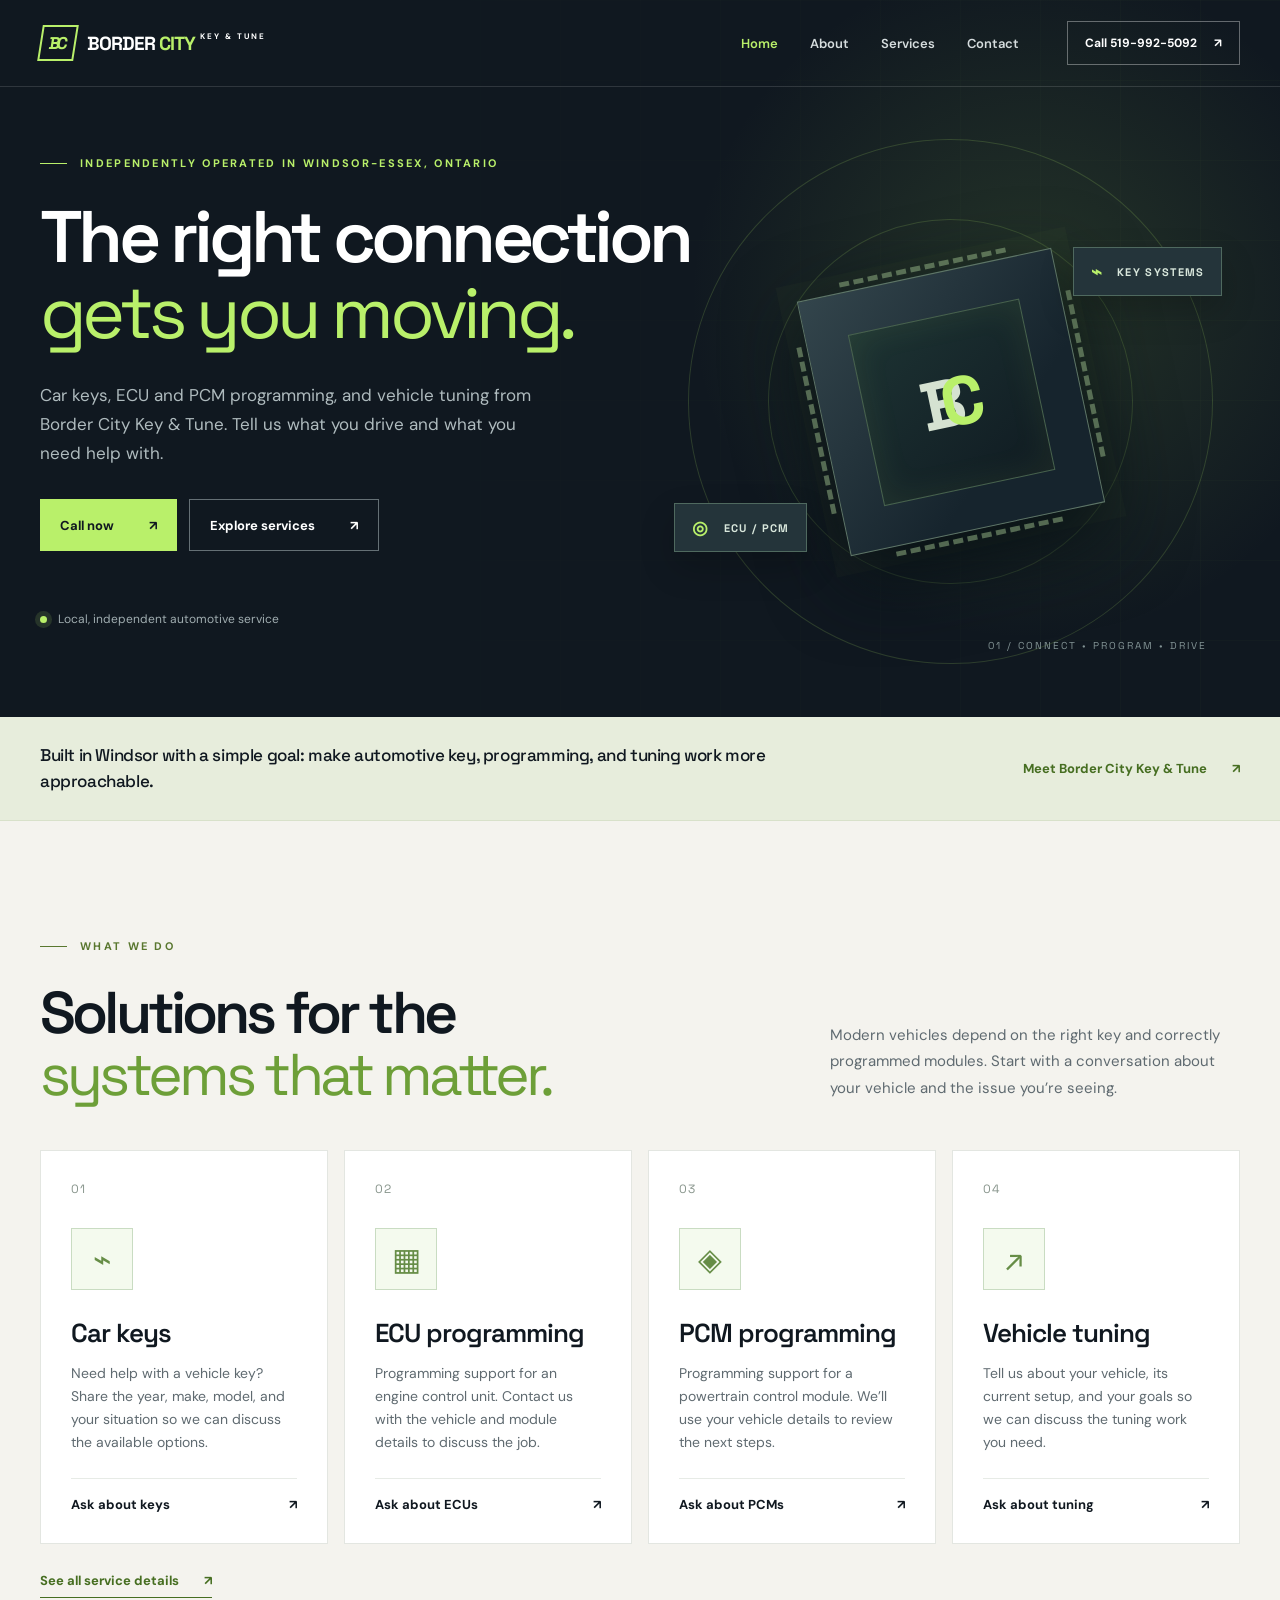
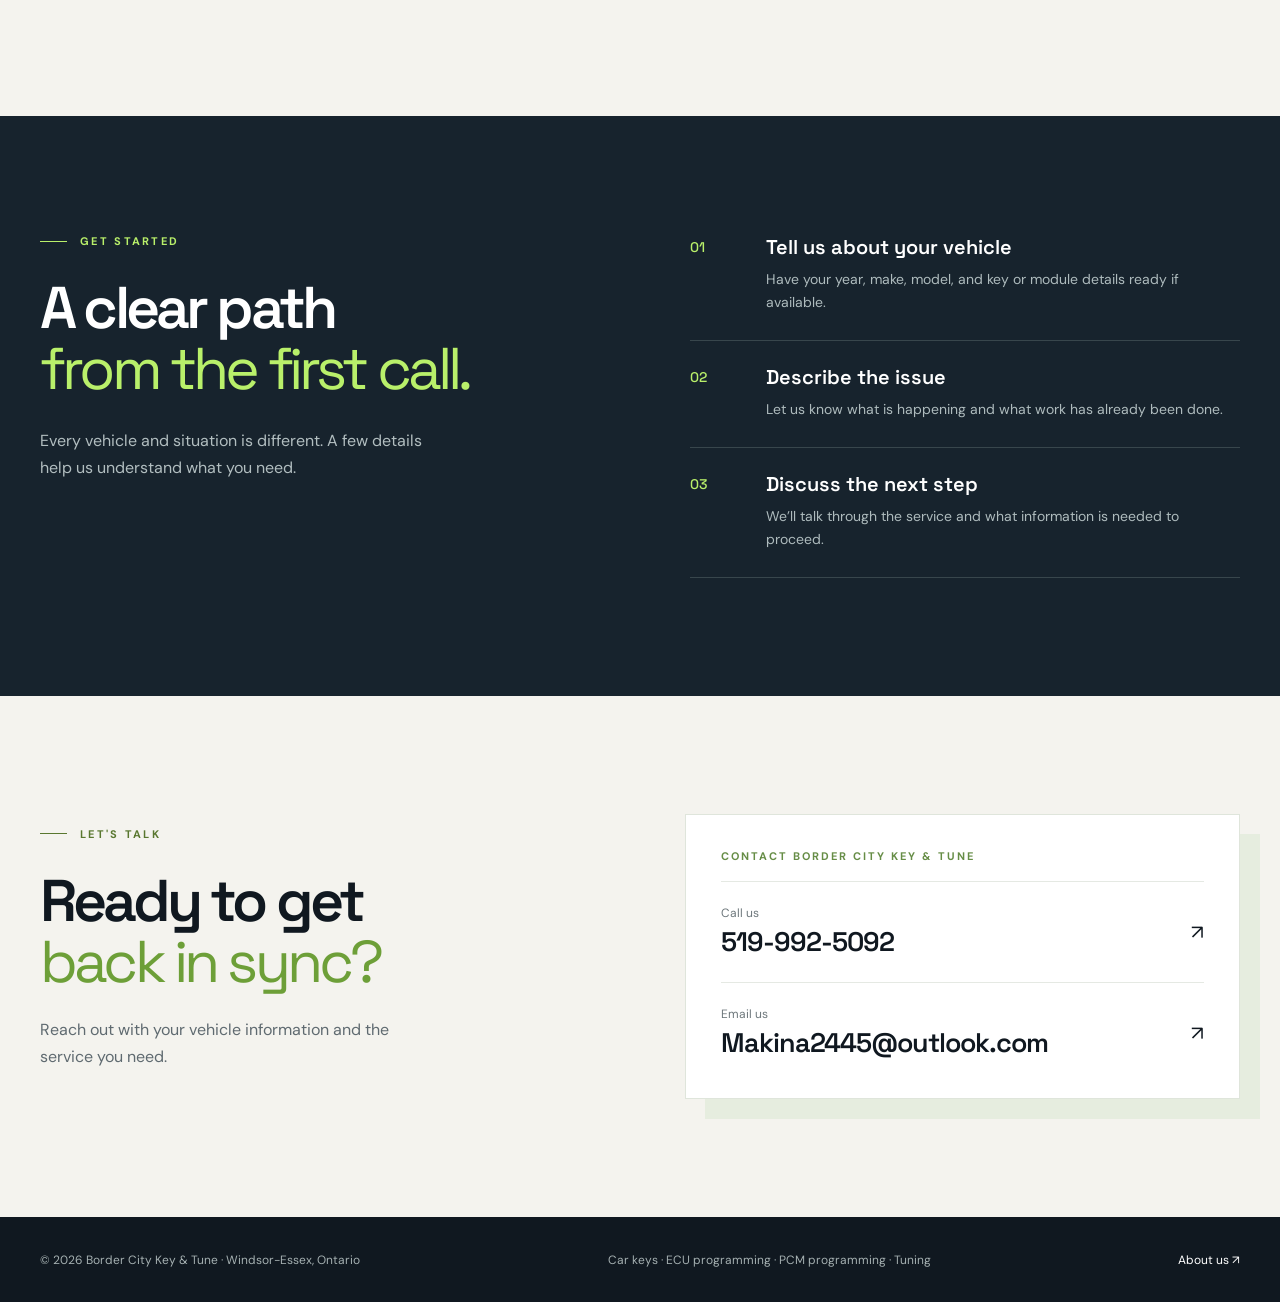
==== commit 06702f75: "Rebrand as Border City Key and Tune (index.html)" ====
--- a/index.html
+++ b/index.html
@@ -1,90 +1,90 @@
-<!doctype html>
-<html lang="en">
-  <head>
-    <meta charset="utf-8" />
-    <meta name="viewport" content="width=device-width, initial-scale=1" />
-    <meta name="theme-color" content="#101820" />
-    <meta name="description" content="AutoSync LLC provides car key services, ECU and PCM programming, and vehicle tuning. Call 519-992-5092 to discuss your vehicle." />
-    <title>AutoSync LLC | Car Keys, Programming & Tuning</title>
-    <link rel="icon" href="favicon.svg" type="image/svg+xml" />
-    <link rel="stylesheet" href="styles.css" />
-  </head>
-  <body>
-    <header class="site-header">
-      <div class="container header-inner">
-        <a class="brand" href="#top" aria-label="AutoSync LLC home">
-          <span class="brand-mark" aria-hidden="true">A<span>S</span></span>
-          <span class="brand-name">AUTO<span>SYNC</span><small>LLC</small></span>
-        </a>
-        <nav class="site-nav" aria-label="Main navigation">
-          <a href="index.html" aria-current="page">Home</a>
-          <a href="about.html">About</a>
-          <a href="services.html">Services</a>
-          <a href="contact.html">Contact</a>
-        </nav>
-        <a class="header-call" href="tel:+15199925092">Call 519-992-5092 <span aria-hidden="true">↗</span></a>
-      </div>
-    </header>
-
-    <main id="top">
-      <section class="hero" aria-labelledby="hero-title">
-        <div class="hero-glow" aria-hidden="true"></div>
-        <div class="container hero-inner">
-          <div class="hero-copy">
-            <p class="eyebrow"><span class="eyebrow-line"></span> INDEPENDENTLY OPERATED IN WINDSOR, ONTARIO</p>
-            <h1 id="hero-title">The right connection<br /><em>gets you moving.</em></h1>
-            <p class="hero-lede">Car keys, ECU and PCM programming, and vehicle tuning from AutoSync LLC. Tell us what you drive and what you need help with.</p>
-            <div class="hero-actions">
-              <a class="button button-primary" href="tel:+15199925092">Call now <span aria-hidden="true">↗</span></a>
-              <a class="button button-outline" href="services.html">Explore services <span aria-hidden="true">↗</span></a>
-            </div>
-            <div class="hero-proof"><span class="proof-dot"></span> Local, independent automotive service</div>
-          </div>
-          <div class="hero-art" aria-hidden="true">
-            <div class="art-orbit orbit-one"></div><div class="art-orbit orbit-two"></div>
-            <div class="art-chip"><div class="chip-core"><span>A<span>S</span></span></div></div>
-            <div class="art-label label-one"><span class="label-icon">⌁</span> KEY SYSTEMS</div>
-            <div class="art-label label-two"><span class="label-icon">◎</span> ECU / PCM</div>
-            <div class="art-coordinate">01 / CONNECT • PROGRAM • DRIVE</div>
-          </div>
-        </div>
-      </section>
-
-      <section class="story-strip"><div class="container story-strip-inner"><p>Built in Windsor with a simple goal: make automotive key, programming, and tuning work more approachable.</p><a href="about.html">Meet AutoSync <span aria-hidden="true">↗</span></a></div></section>
-
-      <section class="services section" id="services" aria-labelledby="services-title">
-        <div class="container">
-          <div class="section-heading">
-            <div><p class="eyebrow dark"><span class="eyebrow-line"></span> WHAT WE DO</p><h2 id="services-title">Solutions for the<br /><em>systems that matter.</em></h2></div>
-            <p>Modern vehicles depend on the right key and correctly programmed modules. Start with a conversation about your vehicle and the issue you’re seeing.</p>
-          </div>
-          <div class="service-grid">
-            <article class="service-card"><span class="service-num">01</span><div class="service-symbol" aria-hidden="true">⌁</div><h3>Car keys</h3><p>Need help with a vehicle key? Share the year, make, model, and your situation so we can discuss the available options.</p><a href="tel:+15199925092" aria-label="Call about car keys">Ask about keys <span aria-hidden="true">↗</span></a></article>
-            <article class="service-card"><span class="service-num">02</span><div class="service-symbol" aria-hidden="true">▦</div><h3>ECU programming</h3><p>Programming support for an engine control unit. Contact us with the vehicle and module details to discuss the job.</p><a href="tel:+15199925092" aria-label="Call about ECU programming">Ask about ECUs <span aria-hidden="true">↗</span></a></article>
-            <article class="service-card"><span class="service-num">03</span><div class="service-symbol" aria-hidden="true">◈</div><h3>PCM programming</h3><p>Programming support for a powertrain control module. We’ll use your vehicle details to review the next steps.</p><a href="tel:+15199925092" aria-label="Call about PCM programming">Ask about PCMs <span aria-hidden="true">↗</span></a></article>
-            <article class="service-card"><span class="service-num">04</span><div class="service-symbol" aria-hidden="true">↗</div><h3>Vehicle tuning</h3><p>Tell us about your vehicle, its current setup, and your goals so we can discuss the tuning work you need.</p><a href="tel:+15199925092" aria-label="Call about vehicle tuning">Ask about tuning <span aria-hidden="true">↗</span></a></article>
-          </div>
-          <a class="text-cta" href="services.html">See all service details <span aria-hidden="true">↗</span></a>
-        </div>
-      </section>
-
-      <section class="process section" id="how-it-works" aria-labelledby="process-title">
-        <div class="container process-inner">
-          <div><p class="eyebrow"><span class="eyebrow-line"></span> GET STARTED</p><h2 id="process-title">A clear path<br /><em>from the first call.</em></h2><p class="process-lede">Every vehicle and situation is different. A few details help us understand what you need.</p></div>
-          <ol class="steps"><li><span>01</span><div><h3>Tell us about your vehicle</h3><p>Have your year, make, model, and key or module details ready if available.</p></div></li><li><span>02</span><div><h3>Describe the issue</h3><p>Let us know what is happening and what work has already been done.</p></div></li><li><span>03</span><div><h3>Discuss the next step</h3><p>We’ll talk through the service and what information is needed to proceed.</p></div></li></ol>
-        </div>
-      </section>
-
-      <section class="contact section" id="contact" aria-labelledby="contact-title">
-        <div class="container contact-inner">
-          <div><p class="eyebrow dark"><span class="eyebrow-line"></span> LET'S TALK</p><h2 id="contact-title">Ready to get<br /><em>back in sync?</em></h2><p>Reach out with your vehicle information and the service you need.</p></div>
-          <div class="contact-card"><span class="contact-card-label">CONTACT AUTOSYNC LLC</span><a class="contact-link" href="tel:+15199925092"><span>Call us</span><strong>519-992-5092</strong><b aria-hidden="true">↗</b></a><a class="contact-link" href="mailto:Makina2445@outlook.com"><span>Email us</span><strong>Makina2445@outlook.com</strong><b aria-hidden="true">↗</b></a></div>
-        </div>
-      </section>
-    </main>
-
-    <footer class="site-footer"><div class="container footer-inner"><span>© <span id="year">2026</span> AutoSync LLC · Windsor, Ontario</span><span>Car keys · ECU programming · PCM programming · Tuning</span><a href="about.html">About us ↗</a></div></footer>
-    <script src="script.js" defer></script>
-  </body>
-</html>
+<!doctype html>
+<html lang="en">
+  <head>
+    <meta charset="utf-8" />
+    <meta name="viewport" content="width=device-width, initial-scale=1" />
+    <meta name="theme-color" content="#101820" />
+    <meta name="description" content="Border City Key &amp; Tune provides car key services, ECU and PCM programming, and vehicle tuning. Call 519-992-5092 to discuss your vehicle." />
+    <title>Border City Key &amp; Tune | Car Keys, Programming & Tuning</title>
+    <link rel="icon" href="favicon.svg" type="image/svg+xml" />
+    <link rel="stylesheet" href="styles.css" />
+  </head>
+  <body>
+    <header class="site-header">
+      <div class="container header-inner">
+        <a class="brand" href="#top" aria-label="Border City Key &amp; Tune home">
+          <span class="brand-mark" aria-hidden="true">B<span>C</span></span>
+          <span class="brand-name">BORDER <span>CITY</span><small>KEY &amp; TUNE</small></span>
+        </a>
+        <nav class="site-nav" aria-label="Main navigation">
+          <a href="index.html" aria-current="page">Home</a>
+          <a href="about.html">About</a>
+          <a href="services.html">Services</a>
+          <a href="contact.html">Contact</a>
+        </nav>
+        <a class="header-call" href="tel:+15199925092">Call 519-992-5092 <span aria-hidden="true">↗</span></a>
+      </div>
+    </header>
 
+    <main id="top">
+      <section class="hero" aria-labelledby="hero-title">
+        <div class="hero-glow" aria-hidden="true"></div>
+        <div class="container hero-inner">
+          <div class="hero-copy">
+            <p class="eyebrow"><span class="eyebrow-line"></span> INDEPENDENTLY OPERATED IN WINDSOR-ESSEX, ONTARIO</p>
+            <h1 id="hero-title">The right connection<br /><em>gets you moving.</em></h1>
+            <p class="hero-lede">Car keys, ECU and PCM programming, and vehicle tuning from Border City Key &amp; Tune. Tell us what you drive and what you need help with.</p>
+            <div class="hero-actions">
+              <a class="button button-primary" href="tel:+15199925092">Call now <span aria-hidden="true">↗</span></a>
+              <a class="button button-outline" href="services.html">Explore services <span aria-hidden="true">↗</span></a>
+            </div>
+            <div class="hero-proof"><span class="proof-dot"></span> Local, independent automotive service</div>
+          </div>
+          <div class="hero-art" aria-hidden="true">
+            <div class="art-orbit orbit-one"></div><div class="art-orbit orbit-two"></div>
+            <div class="art-chip"><div class="chip-core"><span>B<span>C</span></span></div></div>
+            <div class="art-label label-one"><span class="label-icon">⌁</span> KEY SYSTEMS</div>
+            <div class="art-label label-two"><span class="label-icon">◎</span> ECU / PCM</div>
+            <div class="art-coordinate">01 / CONNECT • PROGRAM • DRIVE</div>
+          </div>
+        </div>
+      </section>
+
+      <section class="story-strip"><div class="container story-strip-inner"><p>Built in Windsor with a simple goal: make automotive key, programming, and tuning work more approachable.</p><a href="about.html">Meet Border City Key &amp; Tune <span aria-hidden="true">↗</span></a></div></section>
+
+      <section class="services section" id="services" aria-labelledby="services-title">
+        <div class="container">
+          <div class="section-heading">
+            <div><p class="eyebrow dark"><span class="eyebrow-line"></span> WHAT WE DO</p><h2 id="services-title">Solutions for the<br /><em>systems that matter.</em></h2></div>
+            <p>Modern vehicles depend on the right key and correctly programmed modules. Start with a conversation about your vehicle and the issue you’re seeing.</p>
+          </div>
+          <div class="service-grid">
+            <article class="service-card"><span class="service-num">01</span><div class="service-symbol" aria-hidden="true">⌁</div><h3>Car keys</h3><p>Need help with a vehicle key? Share the year, make, model, and your situation so we can discuss the available options.</p><a href="tel:+15199925092" aria-label="Call about car keys">Ask about keys <span aria-hidden="true">↗</span></a></article>
+            <article class="service-card"><span class="service-num">02</span><div class="service-symbol" aria-hidden="true">▦</div><h3>ECU programming</h3><p>Programming support for an engine control unit. Contact us with the vehicle and module details to discuss the job.</p><a href="tel:+15199925092" aria-label="Call about ECU programming">Ask about ECUs <span aria-hidden="true">↗</span></a></article>
+            <article class="service-card"><span class="service-num">03</span><div class="service-symbol" aria-hidden="true">◈</div><h3>PCM programming</h3><p>Programming support for a powertrain control module. We’ll use your vehicle details to review the next steps.</p><a href="tel:+15199925092" aria-label="Call about PCM programming">Ask about PCMs <span aria-hidden="true">↗</span></a></article>
+            <article class="service-card"><span class="service-num">04</span><div class="service-symbol" aria-hidden="true">↗</div><h3>Vehicle tuning</h3><p>Tell us about your vehicle, its current setup, and your goals so we can discuss the tuning work you need.</p><a href="tel:+15199925092" aria-label="Call about vehicle tuning">Ask about tuning <span aria-hidden="true">↗</span></a></article>
+          </div>
+          <a class="text-cta" href="services.html">See all service details <span aria-hidden="true">↗</span></a>
+        </div>
+      </section>
+
+      <section class="process section" id="how-it-works" aria-labelledby="process-title">
+        <div class="container process-inner">
+          <div><p class="eyebrow"><span class="eyebrow-line"></span> GET STARTED</p><h2 id="process-title">A clear path<br /><em>from the first call.</em></h2><p class="process-lede">Every vehicle and situation is different. A few details help us understand what you need.</p></div>
+          <ol class="steps"><li><span>01</span><div><h3>Tell us about your vehicle</h3><p>Have your year, make, model, and key or module details ready if available.</p></div></li><li><span>02</span><div><h3>Describe the issue</h3><p>Let us know what is happening and what work has already been done.</p></div></li><li><span>03</span><div><h3>Discuss the next step</h3><p>We’ll talk through the service and what information is needed to proceed.</p></div></li></ol>
+        </div>
+      </section>
+
+      <section class="contact section" id="contact" aria-labelledby="contact-title">
+        <div class="container contact-inner">
+          <div><p class="eyebrow dark"><span class="eyebrow-line"></span> LET'S TALK</p><h2 id="contact-title">Ready to get<br /><em>back in sync?</em></h2><p>Reach out with your vehicle information and the service you need.</p></div>
+          <div class="contact-card"><span class="contact-card-label">CONTACT BORDER CITY KEY & TUNE</span><a class="contact-link" href="tel:+15199925092"><span>Call us</span><strong>519-992-5092</strong><b aria-hidden="true">↗</b></a><a class="contact-link" href="mailto:Makina2445@outlook.com"><span>Email us</span><strong>Makina2445@outlook.com</strong><b aria-hidden="true">↗</b></a></div>
+        </div>
+      </section>
+    </main>
+
+    <footer class="site-footer"><div class="container footer-inner"><span>© <span id="year">2026</span> Border City Key &amp; Tune · Windsor-Essex, Ontario</span><span>Car keys · ECU programming · PCM programming · Tuning</span><a href="about.html">About us ↗</a></div></footer>
+    <script src="script.js" defer></script>
+  </body>
+</html>
+
--- a/styles.css
+++ b/styles.css
@@ -3,3 +3,8 @@
 :root{--ink:#101820;--ink-2:#17232d;--paper:#f4f3ee;--line:#d9ddd9;--muted:#5f6a70;--lime:#b9f06a;--white:#fff;font-family:'DM Sans',Arial,sans-serif;color:var(--ink);background:var(--paper);scroll-behavior:smooth}*{box-sizing:border-box}body{margin:0}a{color:inherit;text-decoration:none}button,a{ -webkit-tap-highlight-color:transparent}a:focus-visible{outline:3px solid var(--lime);outline-offset:4px}.container{width:min(1200px,calc(100% - 48px));margin-inline:auto}.site-header{position:absolute;z-index:10;top:0;left:0;right:0;color:var(--white);border-bottom:1px solid rgba(255,255,255,.13)}.header-inner{height:86px;display:flex;align-items:center;gap:48px}.brand{display:flex;align-items:center;gap:11px;flex-shrink:0}.brand-mark{display:flex;align-items:center;justify-content:center;width:36px;height:36px;border:2px solid var(--lime);transform:skew(-9deg);font:700 17px 'Space Grotesk',sans-serif;letter-spacing:-3px;padding-right:3px;color:var(--lime)}.brand-mark span,.brand-name span{color:var(--lime)}.brand-name{font:700 19px 'Space Grotesk',sans-serif;letter-spacing:-1px;white-space:nowrap}.brand-name small{font:700 8px 'DM Sans',sans-serif;letter-spacing:2px;margin-left:5px;vertical-align:top}.site-nav{display:flex;gap:32px;margin-left:auto}.site-nav a{font-size:13px;font-weight:600;color:#d6ddde;transition:color .2s}.site-nav a:hover,.site-footer a:hover{color:var(--lime)}.header-call{font-size:12px;white-space:nowrap;font-weight:700;padding:13px 17px;border:1px solid rgba(255,255,255,.35);transition:background .2s,color .2s}.header-call:hover{background:var(--lime);border-color:var(--lime);color:var(--ink)}.header-call span{margin-left:14px}.hero{min-height:710px;background:var(--ink);color:var(--white);position:relative;overflow:hidden}.hero:after{content:"";position:absolute;inset:0;opacity:.15;background-image:linear-gradient(rgba(185,240,106,.15) 1px,transparent 1px),linear-gradient(90deg,rgba(185,240,106,.15) 1px,transparent 1px);background-size:80px 80px;mask-image:linear-gradient(90deg,transparent 20%,#000 100%);pointer-events:none}.hero-glow{position:absolute;width:800px;height:800px;right:-150px;top:-100px;background:radial-gradient(circle,rgba(115,159,74,.21),transparent 60%)}.hero-inner{position:relative;z-index:1;display:grid;grid-template-columns:1.05fr .95fr;align-items:center;min-height:710px;padding-top:86px}.hero-copy{padding:70px 0 90px}.eyebrow{display:flex;align-items:center;gap:13px;color:var(--lime);font-size:11px;letter-spacing:2.3px;font-weight:700;margin:0 0 29px}.eyebrow-line{width:27px;height:1px;background:currentColor}.eyebrow.dark{color:#59772f}.hero h1,.section h2{font-family:'Space Grotesk',sans-serif;letter-spacing:-.065em;line-height:1.04;font-weight:600;margin:0}.hero h1{font-size:clamp(48px,5.7vw,79px);white-space:nowrap}.hero h1 em,.section h2 em{font-weight:400;font-style:normal;color:var(--lime)}.hero-lede{max-width:510px;color:#afbbbe;font-size:17px;line-height:1.7;margin:30px 0 32px}.hero-actions{display:flex;gap:12px;flex-wrap:wrap}.button{min-height:52px;display:inline-flex;align-items:center;justify-content:space-between;gap:35px;padding:0 20px;font-size:13px;font-weight:700;transition:transform .2s,background .2s}.button:hover{transform:translateY(-3px)}.button-primary{background:var(--lime);color:var(--ink)}.button-primary:hover{background:#d0ff91}.button-outline{border:1px solid #657075;color:var(--white)}.button-outline:hover{background:#25343e}.hero-proof{display:flex;align-items:center;gap:11px;margin-top:60px;color:#a0adb0;font-size:12px}.proof-dot{width:7px;height:7px;border-radius:50%;background:var(--lime);box-shadow:0 0 0 5px rgba(185,240,106,.13)}.hero-art{height:500px;position:relative;display:grid;place-items:center}.art-orbit{position:absolute;border:1px solid rgba(185,240,106,.17);border-radius:50%;transform:rotate(-22deg)}.orbit-one{width:365px;height:365px}.orbit-two{width:525px;height:525px}.art-chip{width:260px;height:260px;display:grid;place-items:center;background:linear-gradient(135deg,#33454c,#16242d 68%);border:1px solid #5d7568;box-shadow:0 25px 80px #071014,0 0 0 18px rgba(185,240,106,.025);transform:rotate(-12deg);position:relative}.art-chip:before,.art-chip:after{content:"";position:absolute;inset:-11px 44px;border-top:5px dashed #8ead81;border-bottom:5px dashed #8ead81;opacity:.55}.art-chip:after{transform:rotate(90deg)}.chip-core{width:175px;height:175px;display:grid;place-items:center;border:1px solid #48634d;background:linear-gradient(145deg,#1d3333,#101b22);box-shadow:inset 0 0 35px rgba(185,240,106,.08)}.chip-core>span{font:700 68px 'Space Grotesk',sans-serif;letter-spacing:-24px;padding-right:21px;color:#d5e2d1}.chip-core>span span{color:var(--lime)}.art-label{position:absolute;background:#24343a;border:1px solid #4f695f;color:#d9e7dc;padding:12px 17px;font:700 11px 'Space Grotesk',sans-serif;letter-spacing:1.3px;box-shadow:0 15px 35px rgba(0,0,0,.2)}.label-icon{color:var(--lime);font-size:18px;vertical-align:-2px;margin-right:10px}.label-one{top:95px;right:-10px}.label-two{bottom:100px;left:-15px}.art-coordinate{position:absolute;bottom:0;right:5px;color:#829394;font:10px 'Space Grotesk',sans-serif;letter-spacing:2px}.section{padding:118px 0}.section-heading{display:flex;justify-content:space-between;align-items:end;gap:60px;margin-bottom:45px}.section h2{font-size:clamp(38px,4.6vw,61px)}.section h2 em{color:#6d9f38}.section-heading>p{max-width:410px;color:var(--muted);line-height:1.75;font-size:15px;margin:0 0 4px}.service-grid{display:grid;grid-template-columns:repeat(4,1fr);gap:16px}.service-card{min-height:350px;background:#fff;border:1px solid #e3e6e1;padding:30px;display:flex;flex-direction:column;transition:transform .2s,box-shadow .2s}.service-card:hover{transform:translateY(-5px);box-shadow:0 20px 40px rgba(16,24,32,.08)}.service-num{color:#87948b;font:12px 'Space Grotesk',sans-serif;letter-spacing:1px}.service-symbol{margin:31px 0 26px;width:62px;height:62px;display:grid;place-items:center;border:1px solid #c9dcc2;background:#f4faee;color:#668d46;font-size:31px;font-family:'Space Grotesk',sans-serif}.service-card h3{font:600 26px 'Space Grotesk',sans-serif;letter-spacing:-1px;margin:0 0 12px}.service-card p{font-size:14px;line-height:1.65;color:var(--muted);margin:0 0 24px}.service-card a{margin-top:auto;font-size:13px;font-weight:700;display:flex;justify-content:space-between;border-top:1px solid #e7ebe6;padding-top:17px}.service-card a:hover{color:#5b8c27}.process{background:var(--ink-2);color:#fff}.process-inner{display:grid;grid-template-columns:1fr 1fr;gap:100px}.process h2 em{color:var(--lime)}.process-lede{color:#b2bec0;max-width:390px;line-height:1.7;margin-top:27px}.steps{list-style:none;padding:0;margin:0}.steps li{display:grid;grid-template-columns:54px 1fr;gap:22px;border-bottom:1px solid #38464c;padding:23px 0 27px}.steps li:first-child{padding-top:0}.steps li>span{color:var(--lime);font:500 14px 'Space Grotesk',sans-serif;padding-top:4px}.steps h3{font:600 20px 'Space Grotesk',sans-serif;margin:0 0 8px}.steps p{color:#aebbbd;font-size:14px;line-height:1.6;margin:0}.contact-inner{display:grid;grid-template-columns:1fr 1fr;gap:90px;align-items:center}.contact h2{margin-bottom:24px}.contact p:not(.eyebrow){color:var(--muted);line-height:1.7;max-width:370px}.contact-card{background:#fff;border:1px solid #dfe5db;padding:34px 35px 15px;box-shadow:20px 20px 0 #e6eddf}.contact-card-label{font-size:11px;font-weight:700;letter-spacing:2px;color:#668d46;display:block;margin-bottom:18px}.contact-link{display:grid;grid-template-columns:1fr auto;gap:4px 15px;padding:23px 0;border-top:1px solid #e5e9e3;overflow-wrap:anywhere}.contact-link span{grid-column:1;color:#6d777b;font-size:12px}.contact-link strong{font:600 clamp(18px,2.1vw,27px) 'Space Grotesk',sans-serif;letter-spacing:-1px}.contact-link b{grid-column:2;grid-row:1/3;align-self:center;font-size:20px;font-weight:400}.contact-link:hover{color:#598c28}.site-footer{background:#101820;color:#a5b0b1}.footer-inner{min-height:85px;display:flex;align-items:center;justify-content:space-between;gap:15px;font-size:12px}.footer-inner a{color:#fff;white-space:nowrap}
 @media(max-width:1050px){.service-grid{grid-template-columns:repeat(2,1fr)}.site-nav{gap:18px}.hero h1{font-size:clamp(46px,5.5vw,64px)}.hero-art{transform:scale(.82);transform-origin:center}.process-inner,.contact-inner{gap:50px}}@media(max-width:760px){.container{width:min(100% - 36px,600px)}.header-inner{height:72px}.site-header{position:absolute}.site-nav{display:none}.header-call{margin-left:auto;padding:10px;font-size:0}.header-call span{font-size:18px;margin:0}.hero{min-height:0}.hero-inner{min-height:0;display:flex;flex-direction:column;padding-top:72px}.hero-copy{padding:76px 0 20px;align-self:stretch}.hero h1{font-size:clamp(45px,9vw,70px);white-space:normal}.hero-lede{font-size:16px}.hero-proof{margin-top:35px}.hero-art{height:340px;width:100%;transform:scale(.7);margin:-10px 0 -45px}.art-coordinate{display:none}.section{padding:78px 0}.section-heading,.process-inner,.contact-inner{display:block}.section-heading>p{margin-top:25px}.service-grid{grid-template-columns:1fr}.service-card{min-height:0}.process .steps{margin-top:50px}.contact-card{margin:40px 20px 10px 0}.footer-inner{padding:25px 0;flex-wrap:wrap}.footer-inner span:nth-child(2){order:3;flex-basis:100%}}@media(max-width:420px){.brand-name{font-size:16px}.hero h1{font-size:43px}.hero-art{transform:scale(.58);margin:-30px 0 -70px}.button{width:100%}.contact-card{padding:24px 23px 5px}.contact-link strong{font-size:17px}}
 
+/* Multipage layout */
+.site-nav a[aria-current="page"]{color:var(--lime)}
+.story-strip{background:#e7eddc;border-bottom:1px solid #d8e1ca}.story-strip-inner{display:flex;align-items:center;justify-content:space-between;gap:30px;padding:26px 0}.story-strip p{font:500 17px/1.5 'Space Grotesk',sans-serif;letter-spacing:-.4px;margin:0;max-width:760px}.story-strip a,.text-cta{display:inline-flex;align-items:center;gap:25px;font-size:13px;font-weight:700;color:#466e21;white-space:nowrap}.story-strip a:hover,.text-cta:hover{color:#243f0a}.text-cta{margin-top:28px;border-bottom:1px solid currentColor;padding-bottom:8px}.inner-hero{background:var(--ink);color:#fff;padding:190px 0 100px;position:relative;overflow:hidden}.inner-hero:after{content:"";position:absolute;width:590px;height:590px;border:1px solid rgba(185,240,106,.17);border-radius:50%;right:-220px;top:10px;box-shadow:0 0 0 90px rgba(185,240,106,.025),0 0 0 180px rgba(185,240,106,.018);pointer-events:none}.inner-hero .container{position:relative;z-index:1}.inner-hero h1{font:600 clamp(47px,6vw,78px)/1.04 'Space Grotesk',sans-serif;letter-spacing:-.065em;margin:0}.inner-hero h1 em{font-style:normal;font-weight:400;color:var(--lime)}.inner-hero p:not(.eyebrow){max-width:620px;color:#bac6c8;font-size:17px;line-height:1.7;margin:28px 0 0}.about-grid,.next-step-inner,.contact-page-grid{display:grid;grid-template-columns:1fr 1fr;gap:90px}.about-copy p{color:var(--muted);line-height:1.8;font-size:16px;margin:0 0 22px}.statement-section{background:#dfe9d2;padding:75px 0}.statement-inner{max-width:940px}.statement-mark{font:700 80px 'Space Grotesk',sans-serif;color:#75a33d;line-height:.7}.statement-inner blockquote{font:500 clamp(27px,3.5vw,44px)/1.2 'Space Grotesk',sans-serif;letter-spacing:-.04em;margin:10px 0 25px}.statement-credit{font-size:11px;letter-spacing:2px;font-weight:700;color:#567733}.next-step-inner{align-items:center}.next-step-inner p:not(.eyebrow){color:var(--muted);line-height:1.7;margin:0 0 24px}.detail-list{display:grid;grid-template-columns:repeat(2,1fr);gap:16px}.detail-list article{background:#fff;border:1px solid #e3e6e1;padding:35px;min-height:225px}.detail-num{font:700 11px 'Space Grotesk',sans-serif;letter-spacing:1.4px;color:#668d46}.detail-list h3{font:600 27px 'Space Grotesk',sans-serif;letter-spacing:-1px;margin:25px 0 10px}.detail-list p{color:var(--muted);font-size:15px;line-height:1.7;margin:0;max-width:430px}.contact-page-grid{align-items:center}.contact-page-grid>div:first-child>p:not(.eyebrow){color:var(--muted);line-height:1.7;max-width:400px}.contact-location{border-top:1px solid #e5e9e3;padding:23px 0;display:flex;flex-direction:column;gap:6px}.contact-location span{color:#6d777b;font-size:12px}.contact-location strong{font:600 22px 'Space Grotesk',sans-serif;letter-spacing:-.5px}
+@media(max-width:760px){.header-inner{height:auto;min-height:72px;flex-wrap:wrap;gap:10px;padding:13px 0 11px}.site-nav{display:flex;order:3;width:100%;gap:22px;margin:1px 0 0;overflow-x:auto}.site-nav a{font-size:12px;white-space:nowrap}.hero-inner{padding-top:111px}.inner-hero{padding:205px 0 75px}.inner-hero h1{font-size:clamp(43px,9vw,66px)}.story-strip-inner{display:block}.story-strip a{margin-top:14px}.about-grid,.next-step-inner,.contact-page-grid{display:block}.about-copy,.next-step-inner>div+div,.contact-page-grid .contact-card{margin-top:35px}.detail-list{grid-template-columns:1fr}.detail-list article{min-height:0}.statement-section{padding:65px 0}}
+
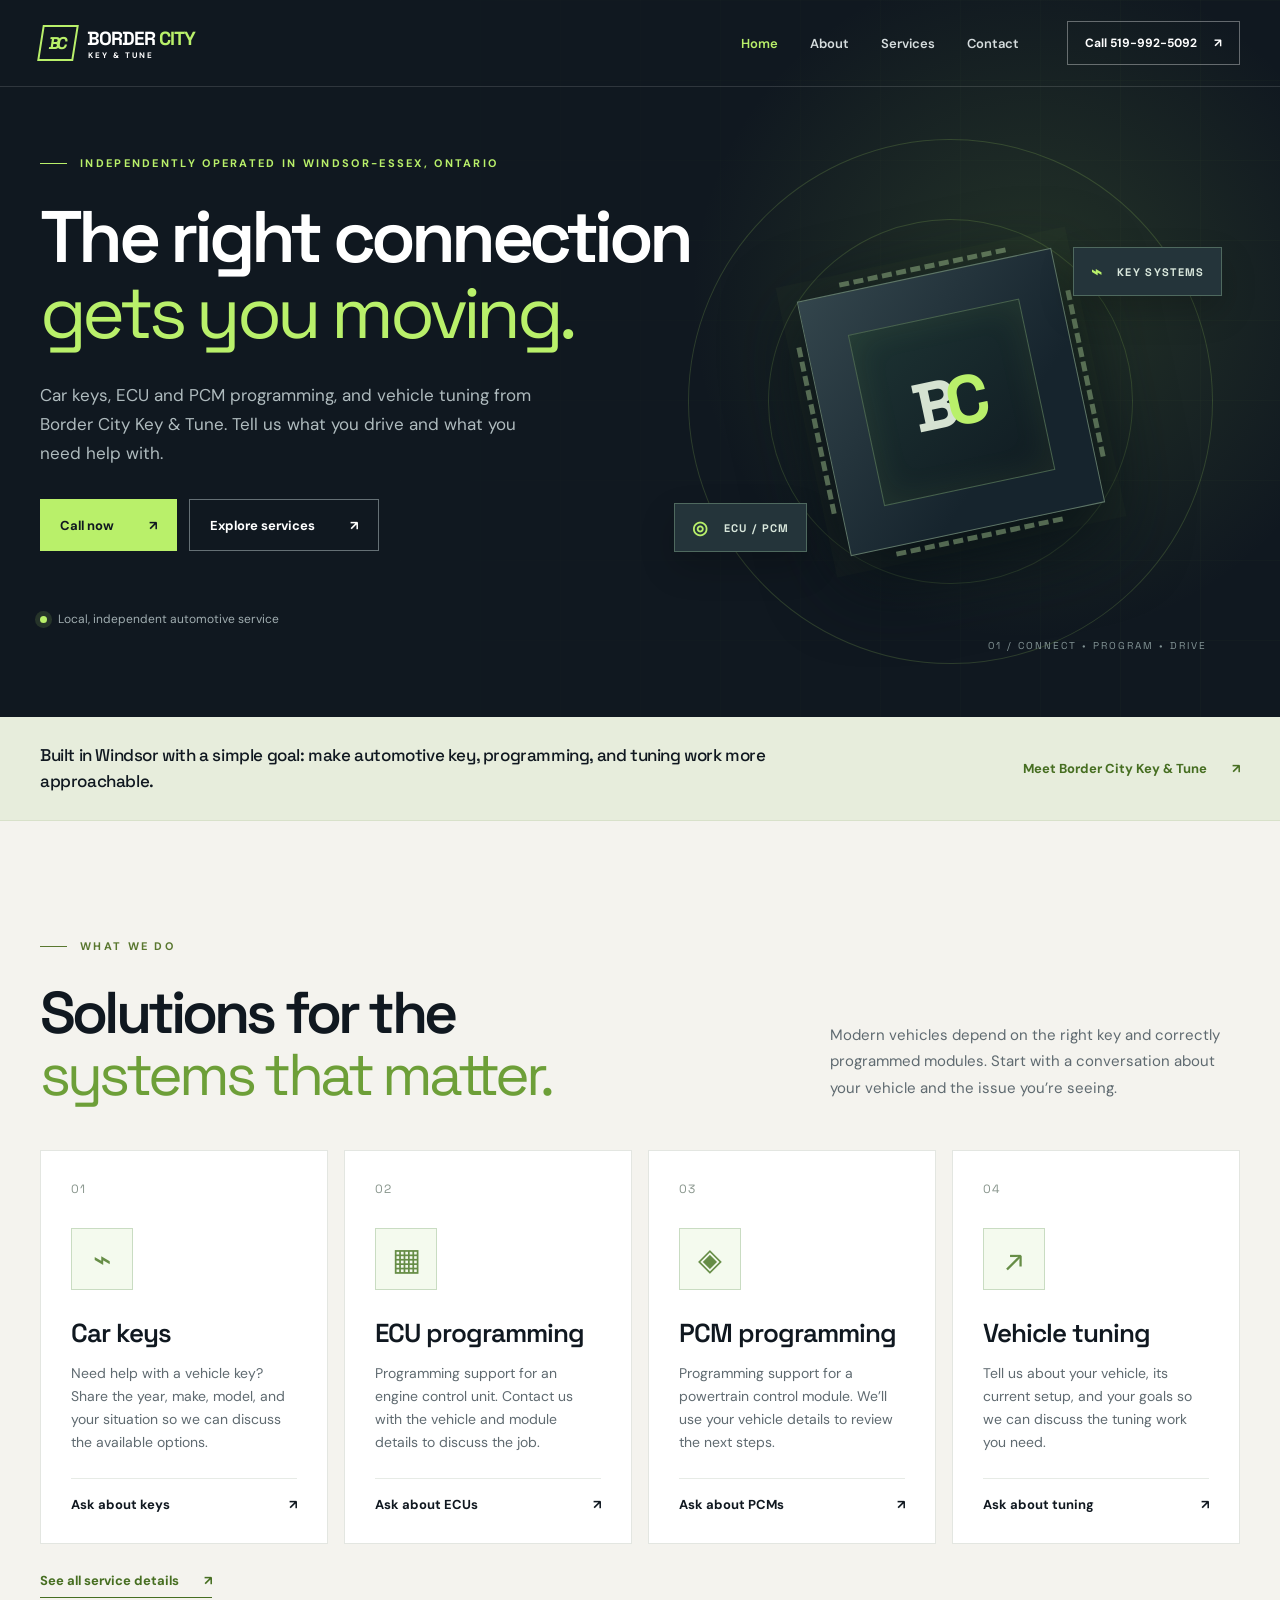
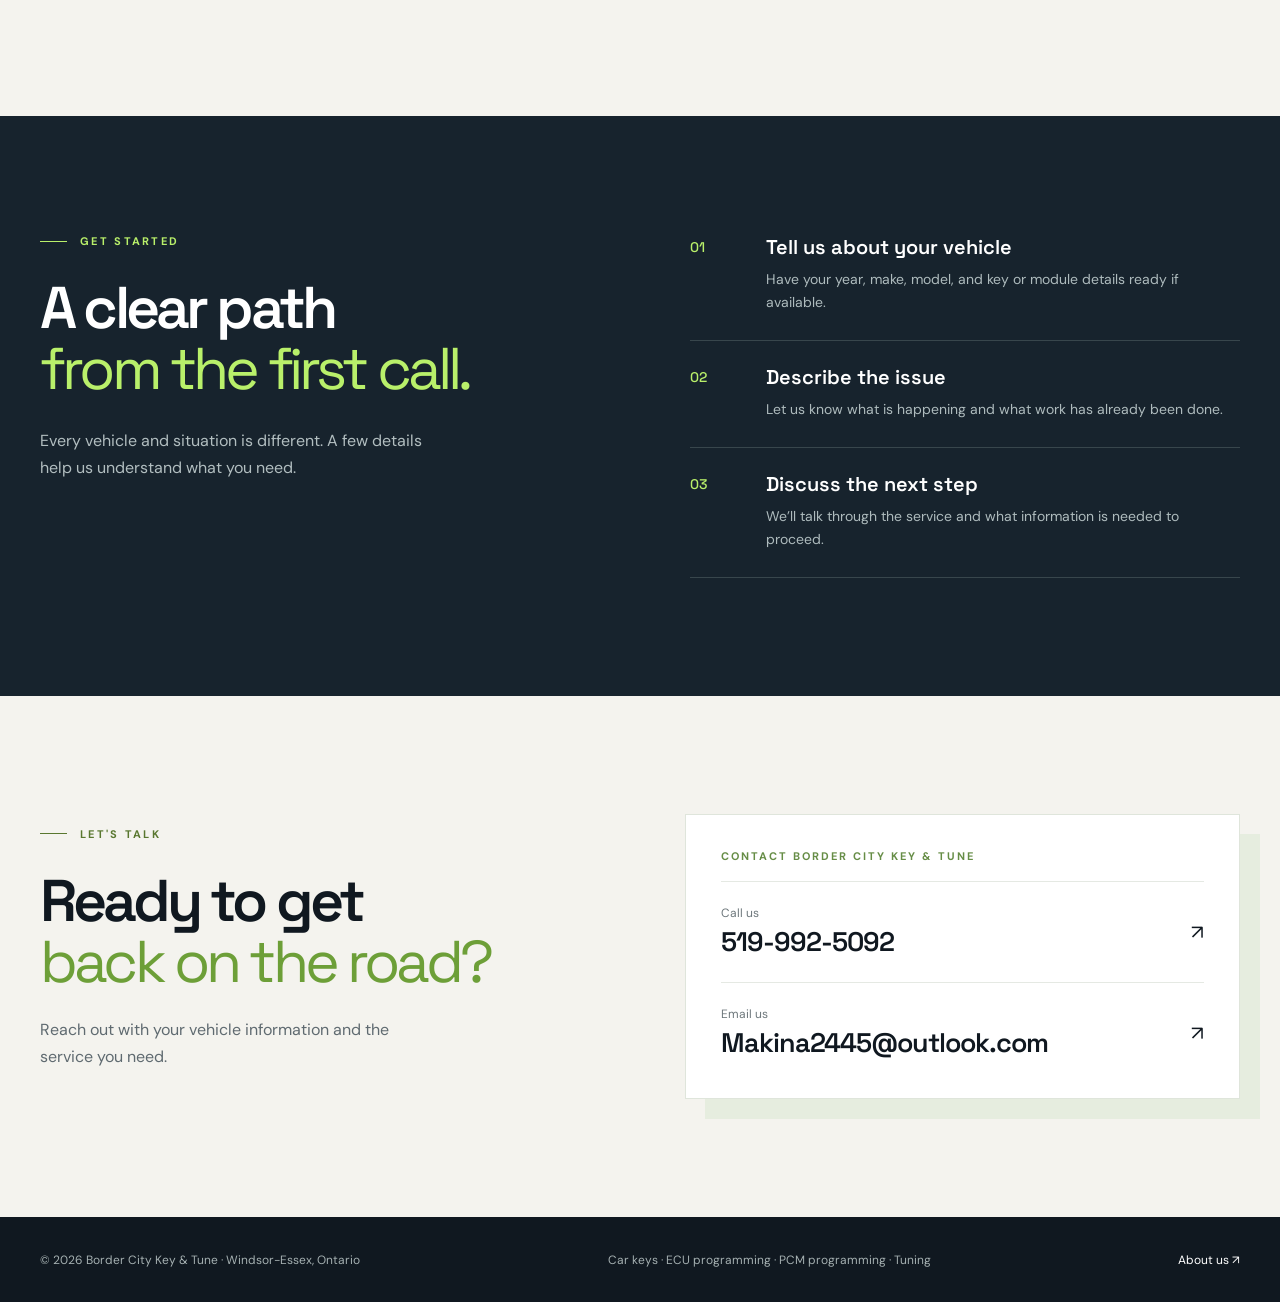
==== commit af338ab7: "Remove old brand phrasing" ====
--- a/index.html
+++ b/index.html
@@ -77,7 +77,7 @@
 
       <section class="contact section" id="contact" aria-labelledby="contact-title">
         <div class="container contact-inner">
-          <div><p class="eyebrow dark"><span class="eyebrow-line"></span> LET'S TALK</p><h2 id="contact-title">Ready to get<br /><em>back in sync?</em></h2><p>Reach out with your vehicle information and the service you need.</p></div>
+          <div><p class="eyebrow dark"><span class="eyebrow-line"></span> LET'S TALK</p><h2 id="contact-title">Ready to get<br /><em>back on the road?</em></h2><p>Reach out with your vehicle information and the service you need.</p></div>
           <div class="contact-card"><span class="contact-card-label">CONTACT BORDER CITY KEY & TUNE</span><a class="contact-link" href="tel:+15199925092"><span>Call us</span><strong>519-992-5092</strong><b aria-hidden="true">↗</b></a><a class="contact-link" href="mailto:Makina2445@outlook.com"><span>Email us</span><strong>Makina2445@outlook.com</strong><b aria-hidden="true">↗</b></a></div>
         </div>
       </section>
--- a/styles.css
+++ b/styles.css
@@ -1,6 +1,6 @@
 @import url('https://fonts.googleapis.com/css2?family=DM+Sans:wght@400;500;600;700&family=Space+Grotesk:wght@400;500;600;700&display=swap');
 
-:root{--ink:#101820;--ink-2:#17232d;--paper:#f4f3ee;--line:#d9ddd9;--muted:#5f6a70;--lime:#b9f06a;--white:#fff;font-family:'DM Sans',Arial,sans-serif;color:var(--ink);background:var(--paper);scroll-behavior:smooth}*{box-sizing:border-box}body{margin:0}a{color:inherit;text-decoration:none}button,a{ -webkit-tap-highlight-color:transparent}a:focus-visible{outline:3px solid var(--lime);outline-offset:4px}.container{width:min(1200px,calc(100% - 48px));margin-inline:auto}.site-header{position:absolute;z-index:10;top:0;left:0;right:0;color:var(--white);border-bottom:1px solid rgba(255,255,255,.13)}.header-inner{height:86px;display:flex;align-items:center;gap:48px}.brand{display:flex;align-items:center;gap:11px;flex-shrink:0}.brand-mark{display:flex;align-items:center;justify-content:center;width:36px;height:36px;border:2px solid var(--lime);transform:skew(-9deg);font:700 17px 'Space Grotesk',sans-serif;letter-spacing:-3px;padding-right:3px;color:var(--lime)}.brand-mark span,.brand-name span{color:var(--lime)}.brand-name{font:700 19px 'Space Grotesk',sans-serif;letter-spacing:-1px;white-space:nowrap}.brand-name small{font:700 8px 'DM Sans',sans-serif;letter-spacing:2px;margin-left:5px;vertical-align:top}.site-nav{display:flex;gap:32px;margin-left:auto}.site-nav a{font-size:13px;font-weight:600;color:#d6ddde;transition:color .2s}.site-nav a:hover,.site-footer a:hover{color:var(--lime)}.header-call{font-size:12px;white-space:nowrap;font-weight:700;padding:13px 17px;border:1px solid rgba(255,255,255,.35);transition:background .2s,color .2s}.header-call:hover{background:var(--lime);border-color:var(--lime);color:var(--ink)}.header-call span{margin-left:14px}.hero{min-height:710px;background:var(--ink);color:var(--white);position:relative;overflow:hidden}.hero:after{content:"";position:absolute;inset:0;opacity:.15;background-image:linear-gradient(rgba(185,240,106,.15) 1px,transparent 1px),linear-gradient(90deg,rgba(185,240,106,.15) 1px,transparent 1px);background-size:80px 80px;mask-image:linear-gradient(90deg,transparent 20%,#000 100%);pointer-events:none}.hero-glow{position:absolute;width:800px;height:800px;right:-150px;top:-100px;background:radial-gradient(circle,rgba(115,159,74,.21),transparent 60%)}.hero-inner{position:relative;z-index:1;display:grid;grid-template-columns:1.05fr .95fr;align-items:center;min-height:710px;padding-top:86px}.hero-copy{padding:70px 0 90px}.eyebrow{display:flex;align-items:center;gap:13px;color:var(--lime);font-size:11px;letter-spacing:2.3px;font-weight:700;margin:0 0 29px}.eyebrow-line{width:27px;height:1px;background:currentColor}.eyebrow.dark{color:#59772f}.hero h1,.section h2{font-family:'Space Grotesk',sans-serif;letter-spacing:-.065em;line-height:1.04;font-weight:600;margin:0}.hero h1{font-size:clamp(48px,5.7vw,79px);white-space:nowrap}.hero h1 em,.section h2 em{font-weight:400;font-style:normal;color:var(--lime)}.hero-lede{max-width:510px;color:#afbbbe;font-size:17px;line-height:1.7;margin:30px 0 32px}.hero-actions{display:flex;gap:12px;flex-wrap:wrap}.button{min-height:52px;display:inline-flex;align-items:center;justify-content:space-between;gap:35px;padding:0 20px;font-size:13px;font-weight:700;transition:transform .2s,background .2s}.button:hover{transform:translateY(-3px)}.button-primary{background:var(--lime);color:var(--ink)}.button-primary:hover{background:#d0ff91}.button-outline{border:1px solid #657075;color:var(--white)}.button-outline:hover{background:#25343e}.hero-proof{display:flex;align-items:center;gap:11px;margin-top:60px;color:#a0adb0;font-size:12px}.proof-dot{width:7px;height:7px;border-radius:50%;background:var(--lime);box-shadow:0 0 0 5px rgba(185,240,106,.13)}.hero-art{height:500px;position:relative;display:grid;place-items:center}.art-orbit{position:absolute;border:1px solid rgba(185,240,106,.17);border-radius:50%;transform:rotate(-22deg)}.orbit-one{width:365px;height:365px}.orbit-two{width:525px;height:525px}.art-chip{width:260px;height:260px;display:grid;place-items:center;background:linear-gradient(135deg,#33454c,#16242d 68%);border:1px solid #5d7568;box-shadow:0 25px 80px #071014,0 0 0 18px rgba(185,240,106,.025);transform:rotate(-12deg);position:relative}.art-chip:before,.art-chip:after{content:"";position:absolute;inset:-11px 44px;border-top:5px dashed #8ead81;border-bottom:5px dashed #8ead81;opacity:.55}.art-chip:after{transform:rotate(90deg)}.chip-core{width:175px;height:175px;display:grid;place-items:center;border:1px solid #48634d;background:linear-gradient(145deg,#1d3333,#101b22);box-shadow:inset 0 0 35px rgba(185,240,106,.08)}.chip-core>span{font:700 68px 'Space Grotesk',sans-serif;letter-spacing:-24px;padding-right:21px;color:#d5e2d1}.chip-core>span span{color:var(--lime)}.art-label{position:absolute;background:#24343a;border:1px solid #4f695f;color:#d9e7dc;padding:12px 17px;font:700 11px 'Space Grotesk',sans-serif;letter-spacing:1.3px;box-shadow:0 15px 35px rgba(0,0,0,.2)}.label-icon{color:var(--lime);font-size:18px;vertical-align:-2px;margin-right:10px}.label-one{top:95px;right:-10px}.label-two{bottom:100px;left:-15px}.art-coordinate{position:absolute;bottom:0;right:5px;color:#829394;font:10px 'Space Grotesk',sans-serif;letter-spacing:2px}.section{padding:118px 0}.section-heading{display:flex;justify-content:space-between;align-items:end;gap:60px;margin-bottom:45px}.section h2{font-size:clamp(38px,4.6vw,61px)}.section h2 em{color:#6d9f38}.section-heading>p{max-width:410px;color:var(--muted);line-height:1.75;font-size:15px;margin:0 0 4px}.service-grid{display:grid;grid-template-columns:repeat(4,1fr);gap:16px}.service-card{min-height:350px;background:#fff;border:1px solid #e3e6e1;padding:30px;display:flex;flex-direction:column;transition:transform .2s,box-shadow .2s}.service-card:hover{transform:translateY(-5px);box-shadow:0 20px 40px rgba(16,24,32,.08)}.service-num{color:#87948b;font:12px 'Space Grotesk',sans-serif;letter-spacing:1px}.service-symbol{margin:31px 0 26px;width:62px;height:62px;display:grid;place-items:center;border:1px solid #c9dcc2;background:#f4faee;color:#668d46;font-size:31px;font-family:'Space Grotesk',sans-serif}.service-card h3{font:600 26px 'Space Grotesk',sans-serif;letter-spacing:-1px;margin:0 0 12px}.service-card p{font-size:14px;line-height:1.65;color:var(--muted);margin:0 0 24px}.service-card a{margin-top:auto;font-size:13px;font-weight:700;display:flex;justify-content:space-between;border-top:1px solid #e7ebe6;padding-top:17px}.service-card a:hover{color:#5b8c27}.process{background:var(--ink-2);color:#fff}.process-inner{display:grid;grid-template-columns:1fr 1fr;gap:100px}.process h2 em{color:var(--lime)}.process-lede{color:#b2bec0;max-width:390px;line-height:1.7;margin-top:27px}.steps{list-style:none;padding:0;margin:0}.steps li{display:grid;grid-template-columns:54px 1fr;gap:22px;border-bottom:1px solid #38464c;padding:23px 0 27px}.steps li:first-child{padding-top:0}.steps li>span{color:var(--lime);font:500 14px 'Space Grotesk',sans-serif;padding-top:4px}.steps h3{font:600 20px 'Space Grotesk',sans-serif;margin:0 0 8px}.steps p{color:#aebbbd;font-size:14px;line-height:1.6;margin:0}.contact-inner{display:grid;grid-template-columns:1fr 1fr;gap:90px;align-items:center}.contact h2{margin-bottom:24px}.contact p:not(.eyebrow){color:var(--muted);line-height:1.7;max-width:370px}.contact-card{background:#fff;border:1px solid #dfe5db;padding:34px 35px 15px;box-shadow:20px 20px 0 #e6eddf}.contact-card-label{font-size:11px;font-weight:700;letter-spacing:2px;color:#668d46;display:block;margin-bottom:18px}.contact-link{display:grid;grid-template-columns:1fr auto;gap:4px 15px;padding:23px 0;border-top:1px solid #e5e9e3;overflow-wrap:anywhere}.contact-link span{grid-column:1;color:#6d777b;font-size:12px}.contact-link strong{font:600 clamp(18px,2.1vw,27px) 'Space Grotesk',sans-serif;letter-spacing:-1px}.contact-link b{grid-column:2;grid-row:1/3;align-self:center;font-size:20px;font-weight:400}.contact-link:hover{color:#598c28}.site-footer{background:#101820;color:#a5b0b1}.footer-inner{min-height:85px;display:flex;align-items:center;justify-content:space-between;gap:15px;font-size:12px}.footer-inner a{color:#fff;white-space:nowrap}
+:root{--ink:#101820;--ink-2:#17232d;--paper:#f4f3ee;--line:#d9ddd9;--muted:#5f6a70;--lime:#b9f06a;--white:#fff;font-family:'DM Sans',Arial,sans-serif;color:var(--ink);background:var(--paper);scroll-behavior:smooth}*{box-sizing:border-box}body{margin:0}a{color:inherit;text-decoration:none}button,a{ -webkit-tap-highlight-color:transparent}a:focus-visible{outline:3px solid var(--lime);outline-offset:4px}.container{width:min(1200px,calc(100% - 48px));margin-inline:auto}.site-header{position:absolute;z-index:10;top:0;left:0;right:0;color:var(--white);border-bottom:1px solid rgba(255,255,255,.13)}.header-inner{height:86px;display:flex;align-items:center;gap:48px}.brand{display:flex;align-items:center;gap:11px;flex-shrink:0}.brand-mark{display:flex;align-items:center;justify-content:center;width:36px;height:36px;border:2px solid var(--lime);transform:skew(-9deg);font:700 17px 'Space Grotesk',sans-serif;letter-spacing:-3px;padding-right:3px;color:var(--lime)}.brand-mark span,.brand-name span{color:var(--lime)}.brand-name{font:700 19px 'Space Grotesk',sans-serif;letter-spacing:-1px;white-space:nowrap}.brand-name small{font:700 8px 'DM Sans',sans-serif;letter-spacing:2px;margin-left:5px;vertical-align:top}.site-nav{display:flex;gap:32px;margin-left:auto}.site-nav a{font-size:13px;font-weight:600;color:#d6ddde;transition:color .2s}.site-nav a:hover,.site-footer a:hover{color:var(--lime)}.header-call{font-size:12px;white-space:nowrap;font-weight:700;padding:13px 17px;border:1px solid rgba(255,255,255,.35);transition:background .2s,color .2s}.header-call:hover{background:var(--lime);border-color:var(--lime);color:var(--ink)}.header-call span{margin-left:14px}.hero{min-height:710px;background:var(--ink);color:var(--white);position:relative;overflow:hidden}.hero:after{content:"";position:absolute;inset:0;opacity:.15;background-image:linear-gradient(rgba(185,240,106,.15) 1px,transparent 1px),linear-gradient(90deg,rgba(185,240,106,.15) 1px,transparent 1px);background-size:80px 80px;mask-image:linear-gradient(90deg,transparent 20%,#000 100%);pointer-events:none}.hero-glow{position:absolute;width:800px;height:800px;right:-150px;top:-100px;background:radial-gradient(circle,rgba(115,159,74,.21),transparent 60%)}.hero-inner{position:relative;z-index:1;display:grid;grid-template-columns:1.05fr .95fr;align-items:center;min-height:710px;padding-top:86px}.hero-copy{padding:70px 0 90px}.eyebrow{display:flex;align-items:center;gap:13px;color:var(--lime);font-size:11px;letter-spacing:2.3px;font-weight:700;margin:0 0 29px}.eyebrow-line{width:27px;height:1px;background:currentColor}.eyebrow.dark{color:#59772f}.hero h1,.section h2{font-family:'Space Grotesk',sans-serif;letter-spacing:-.065em;line-height:1.04;font-weight:600;margin:0}.hero h1{font-size:clamp(48px,5.7vw,79px);white-space:nowrap}.hero h1 em,.section h2 em{font-weight:400;font-style:normal;color:var(--lime)}.hero-lede{max-width:510px;color:#afbbbe;font-size:17px;line-height:1.7;margin:30px 0 32px}.hero-actions{display:flex;gap:12px;flex-wrap:wrap}.button{min-height:52px;display:inline-flex;align-items:center;justify-content:space-between;gap:35px;padding:0 20px;font-size:13px;font-weight:700;transition:transform .2s,background .2s}.button:hover{transform:translateY(-3px)}.button-primary{background:var(--lime);color:var(--ink)}.button-primary:hover{background:#d0ff91}.button-outline{border:1px solid #657075;color:var(--white)}.button-outline:hover{background:#25343e}.hero-proof{display:flex;align-items:center;gap:11px;margin-top:60px;color:#a0adb0;font-size:12px}.proof-dot{width:7px;height:7px;border-radius:50%;background:var(--lime);box-shadow:0 0 0 5px rgba(185,240,106,.13)}.hero-art{height:500px;position:relative;display:grid;place-items:center}.art-orbit{position:absolute;border:1px solid rgba(185,240,106,.17);border-radius:50%;transform:rotate(-22deg)}.orbit-one{width:365px;height:365px}.orbit-two{width:525px;height:525px}.art-chip{width:260px;height:260px;display:grid;place-items:center;background:linear-gradient(135deg,#33454c,#16242d 68%);border:1px solid #5d7568;box-shadow:0 25px 80px #071014,0 0 0 18px rgba(185,240,106,.025);transform:rotate(-12deg);position:relative}.art-chip:before,.art-chip:after{content:"";position:absolute;inset:-11px 44px;border-top:5px dashed #8ead81;border-bottom:5px dashed #8ead81;opacity:.55}.art-chip:after{transform:rotate(90deg)}.chip-core{width:175px;height:175px;display:grid;place-items:center;border:1px solid #48634d;background:linear-gradient(145deg,#1d3333,#101b22);box-shadow:inset 0 0 35px rgba(185,240,106,.08)}.chip-core>span{font:700 68px 'Space Grotesk',sans-serif;letter-spacing:-12px;padding-right:12px;color:#d5e2d1}.chip-core>span span{color:var(--lime)}.art-label{position:absolute;background:#24343a;border:1px solid #4f695f;color:#d9e7dc;padding:12px 17px;font:700 11px 'Space Grotesk',sans-serif;letter-spacing:1.3px;box-shadow:0 15px 35px rgba(0,0,0,.2)}.label-icon{color:var(--lime);font-size:18px;vertical-align:-2px;margin-right:10px}.label-one{top:95px;right:-10px}.label-two{bottom:100px;left:-15px}.art-coordinate{position:absolute;bottom:0;right:5px;color:#829394;font:10px 'Space Grotesk',sans-serif;letter-spacing:2px}.section{padding:118px 0}.section-heading{display:flex;justify-content:space-between;align-items:end;gap:60px;margin-bottom:45px}.section h2{font-size:clamp(38px,4.6vw,61px)}.section h2 em{color:#6d9f38}.section-heading>p{max-width:410px;color:var(--muted);line-height:1.75;font-size:15px;margin:0 0 4px}.service-grid{display:grid;grid-template-columns:repeat(4,1fr);gap:16px}.service-card{min-height:350px;background:#fff;border:1px solid #e3e6e1;padding:30px;display:flex;flex-direction:column;transition:transform .2s,box-shadow .2s}.service-card:hover{transform:translateY(-5px);box-shadow:0 20px 40px rgba(16,24,32,.08)}.service-num{color:#87948b;font:12px 'Space Grotesk',sans-serif;letter-spacing:1px}.service-symbol{margin:31px 0 26px;width:62px;height:62px;display:grid;place-items:center;border:1px solid #c9dcc2;background:#f4faee;color:#668d46;font-size:31px;font-family:'Space Grotesk',sans-serif}.service-card h3{font:600 26px 'Space Grotesk',sans-serif;letter-spacing:-1px;margin:0 0 12px}.service-card p{font-size:14px;line-height:1.65;color:var(--muted);margin:0 0 24px}.service-card a{margin-top:auto;font-size:13px;font-weight:700;display:flex;justify-content:space-between;border-top:1px solid #e7ebe6;padding-top:17px}.service-card a:hover{color:#5b8c27}.process{background:var(--ink-2);color:#fff}.process-inner{display:grid;grid-template-columns:1fr 1fr;gap:100px}.process h2 em{color:var(--lime)}.process-lede{color:#b2bec0;max-width:390px;line-height:1.7;margin-top:27px}.steps{list-style:none;padding:0;margin:0}.steps li{display:grid;grid-template-columns:54px 1fr;gap:22px;border-bottom:1px solid #38464c;padding:23px 0 27px}.steps li:first-child{padding-top:0}.steps li>span{color:var(--lime);font:500 14px 'Space Grotesk',sans-serif;padding-top:4px}.steps h3{font:600 20px 'Space Grotesk',sans-serif;margin:0 0 8px}.steps p{color:#aebbbd;font-size:14px;line-height:1.6;margin:0}.contact-inner{display:grid;grid-template-columns:1fr 1fr;gap:90px;align-items:center}.contact h2{margin-bottom:24px}.contact p:not(.eyebrow){color:var(--muted);line-height:1.7;max-width:370px}.contact-card{background:#fff;border:1px solid #dfe5db;padding:34px 35px 15px;box-shadow:20px 20px 0 #e6eddf}.contact-card-label{font-size:11px;font-weight:700;letter-spacing:2px;color:#668d46;display:block;margin-bottom:18px}.contact-link{display:grid;grid-template-columns:1fr auto;gap:4px 15px;padding:23px 0;border-top:1px solid #e5e9e3;overflow-wrap:anywhere}.contact-link span{grid-column:1;color:#6d777b;font-size:12px}.contact-link strong{font:600 clamp(18px,2.1vw,27px) 'Space Grotesk',sans-serif;letter-spacing:-1px}.contact-link b{grid-column:2;grid-row:1/3;align-self:center;font-size:20px;font-weight:400}.contact-link:hover{color:#598c28}.site-footer{background:#101820;color:#a5b0b1}.footer-inner{min-height:85px;display:flex;align-items:center;justify-content:space-between;gap:15px;font-size:12px}.footer-inner a{color:#fff;white-space:nowrap}
 @media(max-width:1050px){.service-grid{grid-template-columns:repeat(2,1fr)}.site-nav{gap:18px}.hero h1{font-size:clamp(46px,5.5vw,64px)}.hero-art{transform:scale(.82);transform-origin:center}.process-inner,.contact-inner{gap:50px}}@media(max-width:760px){.container{width:min(100% - 36px,600px)}.header-inner{height:72px}.site-header{position:absolute}.site-nav{display:none}.header-call{margin-left:auto;padding:10px;font-size:0}.header-call span{font-size:18px;margin:0}.hero{min-height:0}.hero-inner{min-height:0;display:flex;flex-direction:column;padding-top:72px}.hero-copy{padding:76px 0 20px;align-self:stretch}.hero h1{font-size:clamp(45px,9vw,70px);white-space:normal}.hero-lede{font-size:16px}.hero-proof{margin-top:35px}.hero-art{height:340px;width:100%;transform:scale(.7);margin:-10px 0 -45px}.art-coordinate{display:none}.section{padding:78px 0}.section-heading,.process-inner,.contact-inner{display:block}.section-heading>p{margin-top:25px}.service-grid{grid-template-columns:1fr}.service-card{min-height:0}.process .steps{margin-top:50px}.contact-card{margin:40px 20px 10px 0}.footer-inner{padding:25px 0;flex-wrap:wrap}.footer-inner span:nth-child(2){order:3;flex-basis:100%}}@media(max-width:420px){.brand-name{font-size:16px}.hero h1{font-size:43px}.hero-art{transform:scale(.58);margin:-30px 0 -70px}.button{width:100%}.contact-card{padding:24px 23px 5px}.contact-link strong{font-size:17px}}
 
 /* Multipage layout */
@@ -8,3 +8,5 @@
 .story-strip{background:#e7eddc;border-bottom:1px solid #d8e1ca}.story-strip-inner{display:flex;align-items:center;justify-content:space-between;gap:30px;padding:26px 0}.story-strip p{font:500 17px/1.5 'Space Grotesk',sans-serif;letter-spacing:-.4px;margin:0;max-width:760px}.story-strip a,.text-cta{display:inline-flex;align-items:center;gap:25px;font-size:13px;font-weight:700;color:#466e21;white-space:nowrap}.story-strip a:hover,.text-cta:hover{color:#243f0a}.text-cta{margin-top:28px;border-bottom:1px solid currentColor;padding-bottom:8px}.inner-hero{background:var(--ink);color:#fff;padding:190px 0 100px;position:relative;overflow:hidden}.inner-hero:after{content:"";position:absolute;width:590px;height:590px;border:1px solid rgba(185,240,106,.17);border-radius:50%;right:-220px;top:10px;box-shadow:0 0 0 90px rgba(185,240,106,.025),0 0 0 180px rgba(185,240,106,.018);pointer-events:none}.inner-hero .container{position:relative;z-index:1}.inner-hero h1{font:600 clamp(47px,6vw,78px)/1.04 'Space Grotesk',sans-serif;letter-spacing:-.065em;margin:0}.inner-hero h1 em{font-style:normal;font-weight:400;color:var(--lime)}.inner-hero p:not(.eyebrow){max-width:620px;color:#bac6c8;font-size:17px;line-height:1.7;margin:28px 0 0}.about-grid,.next-step-inner,.contact-page-grid{display:grid;grid-template-columns:1fr 1fr;gap:90px}.about-copy p{color:var(--muted);line-height:1.8;font-size:16px;margin:0 0 22px}.statement-section{background:#dfe9d2;padding:75px 0}.statement-inner{max-width:940px}.statement-mark{font:700 80px 'Space Grotesk',sans-serif;color:#75a33d;line-height:.7}.statement-inner blockquote{font:500 clamp(27px,3.5vw,44px)/1.2 'Space Grotesk',sans-serif;letter-spacing:-.04em;margin:10px 0 25px}.statement-credit{font-size:11px;letter-spacing:2px;font-weight:700;color:#567733}.next-step-inner{align-items:center}.next-step-inner p:not(.eyebrow){color:var(--muted);line-height:1.7;margin:0 0 24px}.detail-list{display:grid;grid-template-columns:repeat(2,1fr);gap:16px}.detail-list article{background:#fff;border:1px solid #e3e6e1;padding:35px;min-height:225px}.detail-num{font:700 11px 'Space Grotesk',sans-serif;letter-spacing:1.4px;color:#668d46}.detail-list h3{font:600 27px 'Space Grotesk',sans-serif;letter-spacing:-1px;margin:25px 0 10px}.detail-list p{color:var(--muted);font-size:15px;line-height:1.7;margin:0;max-width:430px}.contact-page-grid{align-items:center}.contact-page-grid>div:first-child>p:not(.eyebrow){color:var(--muted);line-height:1.7;max-width:400px}.contact-location{border-top:1px solid #e5e9e3;padding:23px 0;display:flex;flex-direction:column;gap:6px}.contact-location span{color:#6d777b;font-size:12px}.contact-location strong{font:600 22px 'Space Grotesk',sans-serif;letter-spacing:-.5px}
 @media(max-width:760px){.header-inner{height:auto;min-height:72px;flex-wrap:wrap;gap:10px;padding:13px 0 11px}.site-nav{display:flex;order:3;width:100%;gap:22px;margin:1px 0 0;overflow-x:auto}.site-nav a{font-size:12px;white-space:nowrap}.hero-inner{padding-top:111px}.inner-hero{padding:205px 0 75px}.inner-hero h1{font-size:clamp(43px,9vw,66px)}.story-strip-inner{display:block}.story-strip a{margin-top:14px}.about-grid,.next-step-inner,.contact-page-grid{display:block}.about-copy,.next-step-inner>div+div,.contact-page-grid .contact-card{margin-top:35px}.detail-list{grid-template-columns:1fr}.detail-list article{min-height:0}.statement-section{padding:65px 0}}
 
+.brand-name small{display:block;margin:0 0 0 1px;letter-spacing:2px;font-size:8px;line-height:1.2}
+
